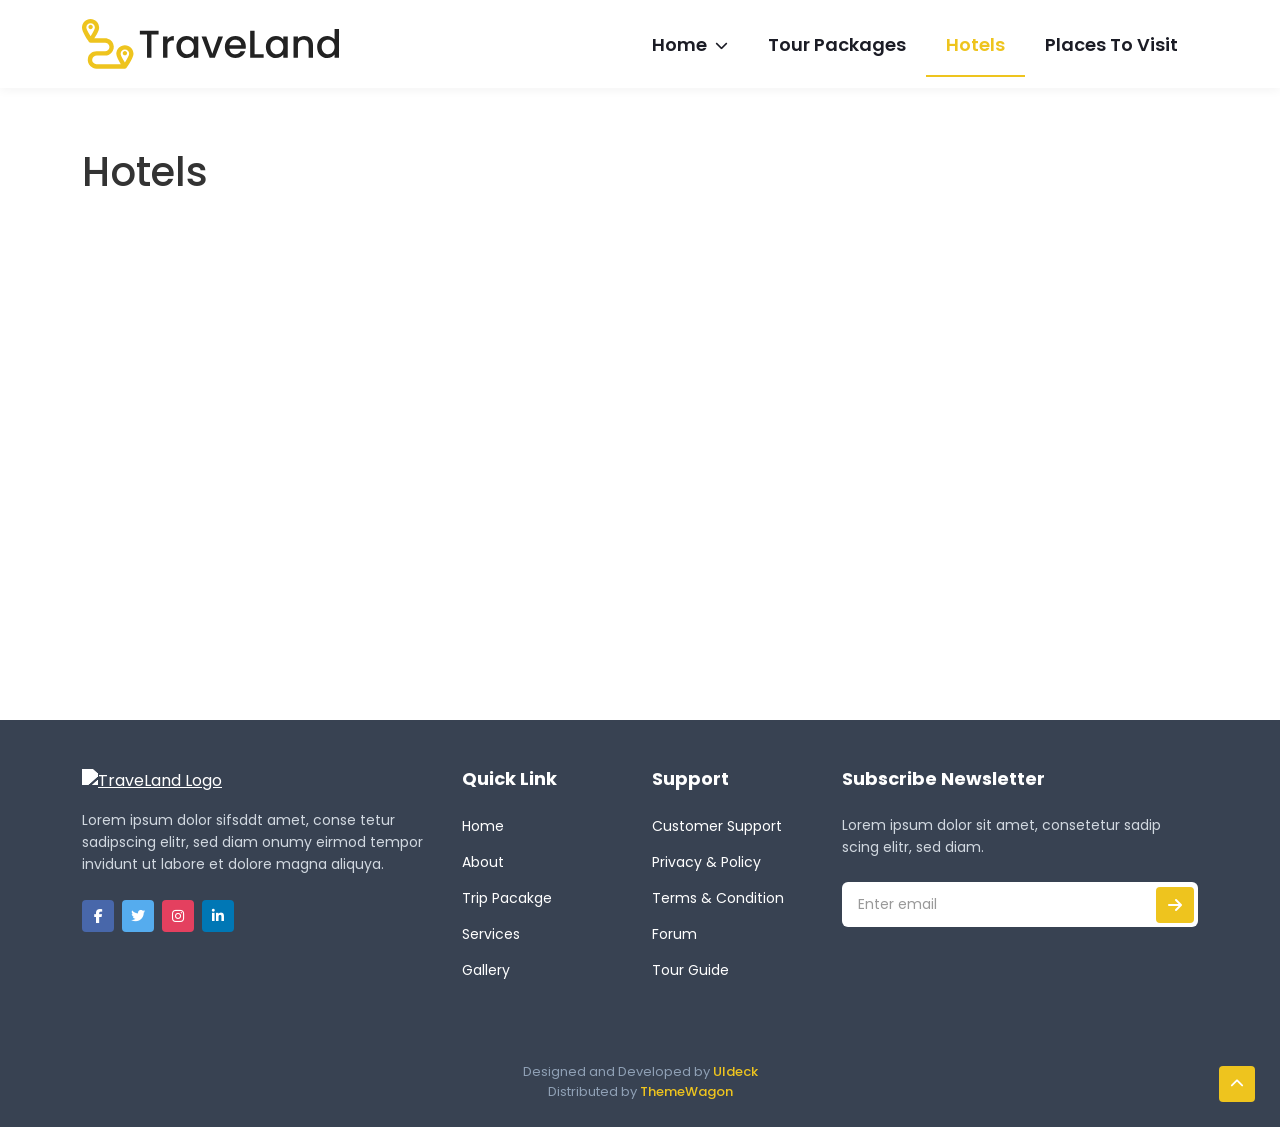
==== hotels.html @ 98e339cf "first commit" ====
<!doctype html>
<html lang="en">
  <head>
    <meta charset="UTF-8" />
    <meta name="viewport" content="width=device-width, initial-scale=1.0" />
    <title>Hotels - TraveLand</title>

    <!-- Bootstrap 5 CSS -->
    <link
      href="https://cdn.jsdelivr.net/npm/bootstrap@5.3.2/dist/css/bootstrap.min.css"
      rel="stylesheet"
    />

    <!-- Font Awesome Icons -->
    <link
      rel="stylesheet"
      href="https://cdnjs.cloudflare.com/ajax/libs/font-awesome/6.4.0/css/all.min.css"
    />

    <!-- Custom CSS -->
    <link rel="stylesheet" href="style.css" />
  </head>
  <body>
    <!-- ================= 1. Header / Navbar ================= -->
    <header>
      <nav class="navbar navbar-expand-lg fixed-top custom-navbar" aria-label="Main navigation">
        <div class="container">
          <!-- Logo -->
          <a class="navbar-brand" href="index.html#home">
            <img src="./Images/logo-2.svg" alt="TraveLand" />
          </a>

          <!-- Mobile Toggle Button -->
          <button
            class="navbar-toggler border-0 shadow-none"
            type="button"
            data-bs-toggle="collapse"
            data-bs-target="#navbarNav"
            aria-controls="navbarNav"
            aria-expanded="false"
            aria-label="Toggle navigation"
          >
            <span class="navbar-toggler-icon"></span>
          </button>

          <!-- Navigation Links -->
          <div class="collapse navbar-collapse" id="navbarNav">
            <ul class="navbar-nav ms-auto align-items-lg-center">
              <!-- Home Dropdown -->
              <li class="nav-item dropdown">
                <a
                  class="nav-link dropdown-toggle"
                  href="index.html#home"
                  id="homeDropdown"
                  role="button"
                  data-bs-toggle="dropdown"
                  aria-expanded="false"
                >
                  Home <i class="fa-solid fa-chevron-down ms-1 custom-arrow" aria-hidden="true"></i>
                </a>
                <ul
                  class="dropdown-menu custom-dropdown-menu"
                  aria-labelledby="homeDropdown"
                >
                  <li><a class="dropdown-item" href="index.html#about">About</a></li>
                  <li><a class="dropdown-item" href="index.html#services">Services</a></li>
                  <li><a class="dropdown-item" href="index.html#gallery">Gallery</a></li>
                  <li><a class="dropdown-item" href="index.html#blog">Blog</a></li>
                  <li><a class="dropdown-item" href="index.html#contact">Contact</a></li>
                </ul>
              </li>

              <!-- Main Links -->
              <li class="nav-item">
                <a class="nav-link" href="packages.html">Tour Packages</a>
              </li>
              <li class="nav-item">
                <a class="nav-link active" href="hotels.html" aria-current="page">Hotels</a>
              </li>
              <li class="nav-item">
                <a class="nav-link" href="places.html">Places To Visit</a>
              </li>
            </ul>
          </div>
        </div>
      </nav>
    </header>

    <!-- ================= Main Content Start ================= -->
    <main class="main-content">
      <div class="container">
        <h1 class="mt-5">Hotels</h1>
        <!-- Page content goes here -->
      </div>
    </main>
    <!-- ================= Main Content End ================= -->

    <!-- ================= 2. Footer ================= -->
    <footer class="custom-footer text-white pt-5 pb-4 position-relative">
      <div class="container">
        <div class="row g-4 mb-5">
          <!-- Column 1: Logo & Social -->
          <div class="col-lg-4 col-md-6">
            <a href="index.html#home" class="d-inline-block mb-3">
              <img
                src="https://themewagon.github.io/traveland/assets/images/logo.svg"
                alt="TraveLand Logo"
                height="42"
                class="filter-white"
              />
            </a>
            <p class="footer-desc mb-4">
              Lorem ipsum dolor sifsddt amet, conse tetur sadipscing elitr, sed
              diam onumy eirmod tempor invidunt ut labore et dolore magna
              aliquya.
            </p>
            <ul class="list-unstyled d-flex gap-2 mb-0">
              <li>
                <a href="#" class="social-btn facebook" aria-label="Facebook">
                  <i class="fab fa-facebook-f" aria-hidden="true"></i>
                </a>
              </li>
              <li>
                <a href="#" class="social-btn twitter" aria-label="Twitter">
                  <i class="fab fa-twitter" aria-hidden="true"></i>
                </a>
              </li>
              <li>
                <a href="#" class="social-btn instagram" aria-label="Instagram">
                  <i class="fab fa-instagram" aria-hidden="true"></i>
                </a>
              </li>
              <li>
                <a href="#" class="social-btn linkedin" aria-label="LinkedIn">
                  <i class="fab fa-linkedin-in" aria-hidden="true"></i>
                </a>
              </li>
            </ul>
          </div>

          <!-- Column 2: Quick Links -->
          <nav class="col-lg-2 col-md-3 col-6" aria-label="Quick links">
            <h2 class="fw-bold mb-4 footer-title">Quick Link</h2>
            <ul class="list-unstyled footer-links">
              <li><a href="index.html#home">Home</a></li>
              <li><a href="index.html#about">About</a></li>
              <li><a href="packages.html">Trip Pacakge</a></li>
              <li><a href="index.html#services">Services</a></li>
              <li><a href="index.html#gallery">Gallery</a></li>
            </ul>
          </nav>

          <!-- Column 3: Support -->
          <nav class="col-lg-2 col-md-3 col-6" aria-label="Support links">
            <h2 class="fw-bold mb-4 footer-title">Support</h2>
            <ul class="list-unstyled footer-links">
              <li><a href="#">Customer Support</a></li>
              <li><a href="#">Privacy & Policy</a></li>
              <li><a href="#">Terms & Condition</a></li>
              <li><a href="#">Forum</a></li>
              <li><a href="#">Tour Guide</a></li>
            </ul>
          </nav>

          <!-- Column 4: Newsletter -->
          <div class="col-lg-4 col-md-6">
            <h2 class="fw-bold mb-4 footer-title">Subscribe Newsletter</h2>
            <p class="footer-desc mb-4">
              Lorem ipsum dolor sit amet, consetetur sadip scing elitr, sed
              diam.
            </p>
            <form class="newsletter-box" action="#" novalidate>
              <label for="newsletterEmail" class="visually-hidden">Email address</label>
              <input
                id="newsletterEmail"
                type="email"
                class="form-control newsletter-input"
                placeholder="Enter email"
                required
              />
              <button class="btn newsletter-btn" type="submit" aria-label="Subscribe">
                <i class="fa-solid fa-arrow-right" aria-hidden="true"></i>
              </button>
            </form>
          </div>
        </div>

        <!-- Footer Copyright -->
        <div class="text-center footer-credits pt-3">
          <p class="mb-0">
            Designed and Developed by
            <a href="https://uideck.com" target="_blank" rel="noopener noreferrer" class="credit-link"
              >UIdeck</a
            >
          </p>
          <p class="mb-0">
            Distributed by
            <a href="https://themewagon.com" target="_blank" rel="noopener noreferrer" class="credit-link"
              >ThemeWagon</a
            >
          </p>
        </div>
      </div>

      <!-- Scroll To Top Button -->
      <a href="#" class="scroll-to-top" aria-label="Scroll to top">
        <i class="fa-solid fa-chevron-up" aria-hidden="true"></i>
      </a>
    </footer>

    <!-- Bootstrap 5 JS -->
    <script src="https://cdn.jsdelivr.net/npm/bootstrap@5.3.2/dist/js/bootstrap.bundle.min.js"></script>
  </body>
</html>
---- style.css ----
@import url("https://fonts.googleapis.com/css2?family=Poppins:wght@300;400;500;600;700&display=swap");

/* ================= Base ================= */
body {
  font-family: "Poppins", sans-serif;
  color: #333;
}

/* ================= Global Color Utilities ================= */
.text-yellow {
  color: #eec41e !important;
}

.btn-yellow {
  background-color: #eec41e;
  border: none;
  color: #ffffff;
  font-weight: 500;
  transition: background-color 0.3s ease;
}

.btn-yellow:hover {
  background-color: #d4ad16;
}

/* ================= Main Content ================= */
.main-content {
  min-height: 80vh;
  padding-top: 100px;
}

/* ================= 1. Header & Navbar ================= */
.custom-navbar {
  padding: 10px 0;
  background-color: rgba(255, 255, 255, 0.95);
  box-shadow: 0 2px 10px rgba(0, 0, 0, 0.05);
  transition: all 0.3s ease;
}

.custom-navbar .navbar-brand img {
  height: 58px !important;
  width: auto;
}

.custom-navbar .nav-link {
  position: relative;
  padding: 15px 20px !important;
  color: #1b1c25;
  font-weight: 600;
  font-size: 18px;
  transition: color 0.3s ease;
}

/* Hover underline animation */
.custom-navbar .nav-link::after {
  content: "";
  position: absolute;
  bottom: -4px;
  left: 0;
  width: 0%;
  height: 2px;
  background-color: #eec41e;
  transition: width 0.3s ease-in-out;
}

.custom-navbar .nav-link:hover::after {
  width: 100%;
}

/* Active underline */
.custom-navbar .nav-link.active::after {
  width: 100% !important;
  height: 1.5px !important;
}

.custom-navbar .nav-link:hover,
.custom-navbar .nav-link.active {
  color: #eec41e !important;
}

/* Dropdown arrow */
.custom-navbar .dropdown-toggle::after {
  display: none !important;
}

.custom-navbar .custom-arrow {
  font-size: 13px;
  vertical-align: middle;
  transition:
    transform 0.3s ease,
    color 0.3s ease;
}

.custom-navbar .dropdown:hover .custom-arrow,
.custom-navbar .show > .dropdown-toggle .custom-arrow {
  transform: rotate(180deg);
  color: #eec41e;
}

/* Dropdown menu */
.custom-dropdown-menu {
  margin-top: 10px !important;
  padding: 10px 0;
  border: none;
  border-radius: 12px;
  background-color: #ffffff;
  box-shadow: 0 10px 30px rgba(0, 0, 0, 0.1);
}

.custom-dropdown-menu .dropdown-item {
  padding: 10px 24px;
  color: #1b1c25;
  font-size: 16px;
  font-weight: 500;
  transition: all 0.2s ease-in-out;
}

.custom-dropdown-menu .dropdown-item:hover {
  padding-left: 28px;
  background-color: rgba(238, 196, 30, 0.12);
  color: #eec41e;
}

/* Desktop hover-open dropdown */
@media (min-width: 992px) {
  .custom-navbar .dropdown-menu {
    display: block;
    opacity: 0;
    visibility: hidden;
    transform: translateY(15px);
    transition: all 0.3s ease;
  }

  .custom-navbar .nav-item.dropdown:hover .dropdown-menu {
    margin-top: 0;
    opacity: 1;
    visibility: visible;
    transform: translateY(0);
  }
}

/* ================= 2. Footer ================= */
.custom-footer {
  background-color: #384252;
  color: #a3b1c6;
  font-family: "Poppins", sans-serif;
}

.footer-title {
  color: #ffffff;
  font-size: 18px;
  font-weight: 600;
}

.footer-desc {
  color: #d1d8e0;
  font-size: 14px;
  line-height: 1.6;
}

.filter-white {
  filter: brightness(0) invert(1);
}

/* Social buttons */
.social-btn {
  display: inline-flex;
  align-items: center;
  justify-content: center;
  width: 32px;
  height: 32px;
  border-radius: 4px;
  color: #ffffff;
  font-size: 14px;
  text-decoration: none;
  transition: opacity 0.3s ease;
}

.social-btn:hover {
  opacity: 0.85;
  color: #ffffff;
}

.social-btn.facebook {
  background-color: #4867aa;
}
.social-btn.twitter {
  background-color: #55acee;
}
.social-btn.instagram {
  background-color: #e4405f;
}
.social-btn.linkedin {
  background-color: #0077b5;
}

/* Footer links */
.footer-links li {
  margin-bottom: 12px;
}

.footer-links a {
  color: #ffffff;
  font-size: 14px;
  text-decoration: none;
  transition: color 0.3s ease;
}

.footer-links a:hover {
  color: #eec41e;
}

/* Newsletter */
.newsletter-box {
  position: relative;
  display: flex;
  align-items: center;
  padding: 4px;
  background-color: #ffffff;
  border-radius: 6px;
}

.newsletter-input {
  padding: 8px 12px;
  border: none;
  background: transparent;
  color: #333333;
  font-size: 14px;
  box-shadow: none !important;
}

.newsletter-input::placeholder {
  color: #999999;
}

.newsletter-btn {
  display: flex;
  align-items: center;
  justify-content: center;
  width: 38px;
  height: 36px;
  border: none;
  border-radius: 4px;
  background-color: #eec41e;
  color: #ffffff;
  transition: background-color 0.3s ease;
}

.newsletter-btn:hover {
  background-color: #d4ad16;
}

/* Footer credits */
.footer-credits {
  color: #8fa0b5;
  font-size: 13px;
  line-height: 1.6;
}

.footer-credits .credit-link {
  color: #eec41e;
  font-weight: 500;
  text-decoration: none;
}

.footer-credits .credit-link:hover {
  text-decoration: underline;
}

/* Scroll to top */
.scroll-to-top {
  position: absolute;
  right: 25px;
  bottom: 25px;
  display: flex;
  align-items: center;
  justify-content: center;
  width: 36px;
  height: 36px;
  border-radius: 4px;
  background-color: #eec41e;
  color: #ffffff;
  font-size: 14px;
  text-decoration: none;
  transition: background-color 0.3s ease;
}

.scroll-to-top:hover {
  background-color: #d4ad16;
}
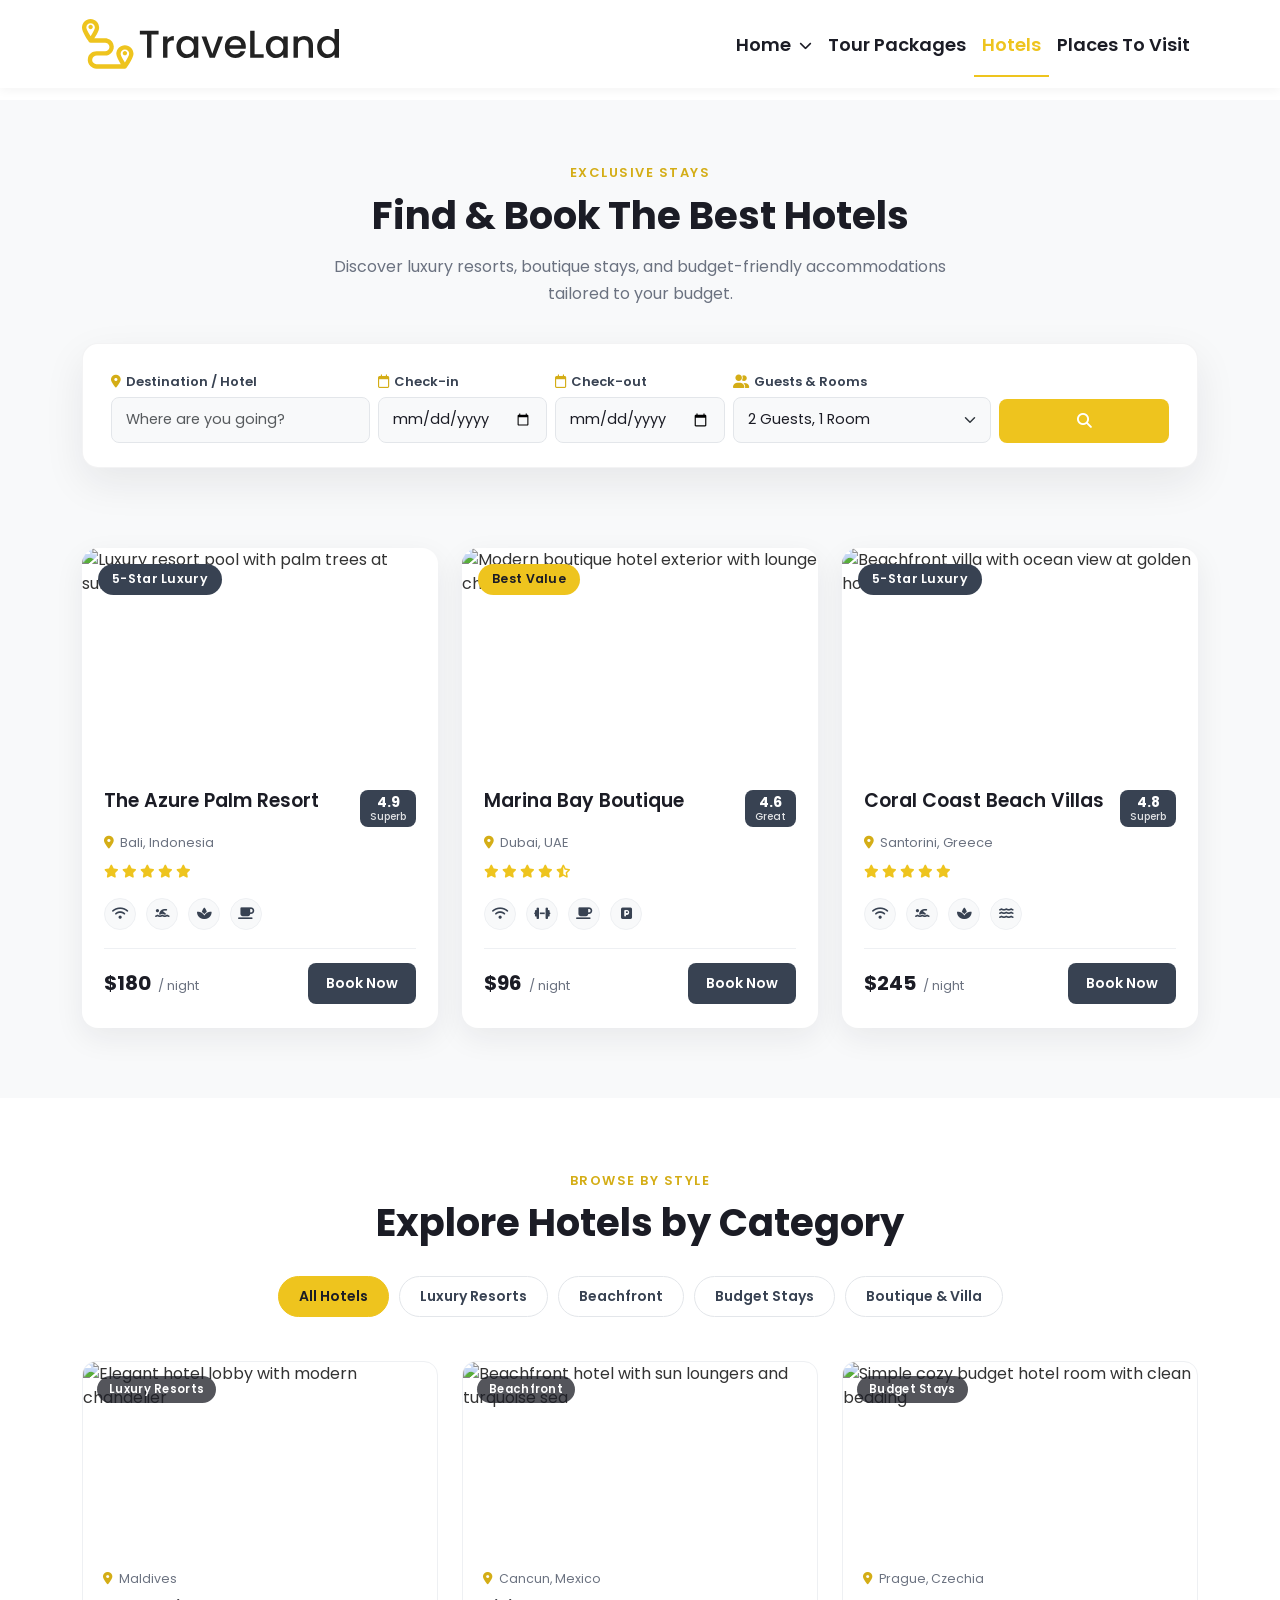
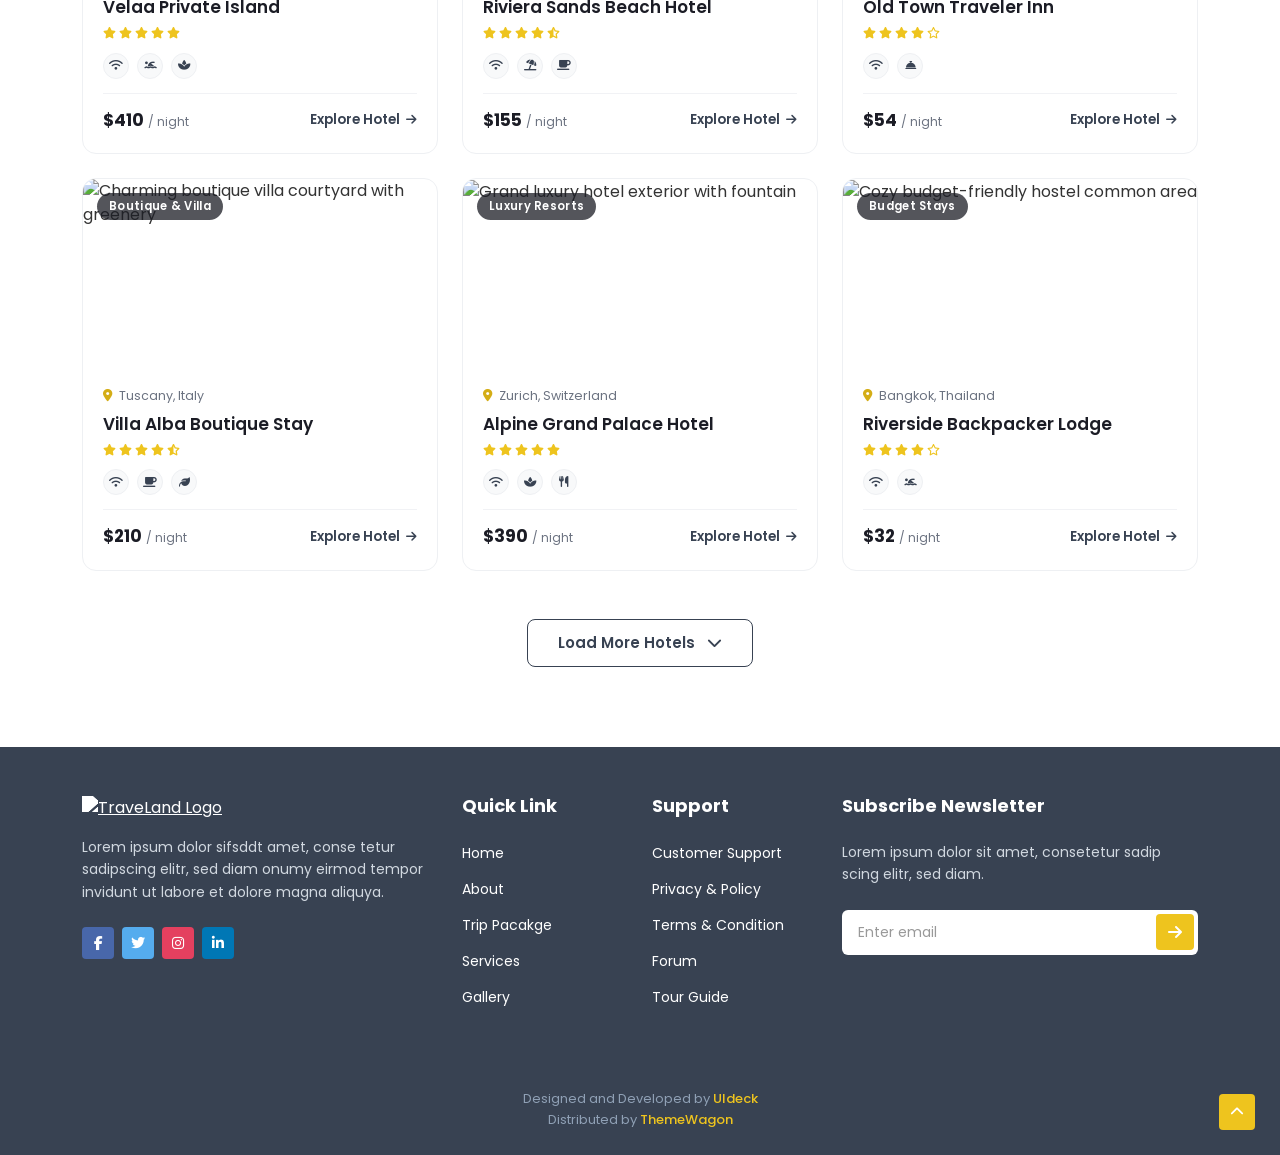
==== commit 01d7aded: "add three pages" ====
--- a/hotels.html
+++ b/hotels.html
@@ -23,7 +23,10 @@
   <body>
     <!-- ================= 1. Header / Navbar ================= -->
     <header>
-      <nav class="navbar navbar-expand-lg fixed-top custom-navbar" aria-label="Main navigation">
+      <nav
+        class="navbar navbar-expand-lg fixed-top custom-navbar"
+        aria-label="Main navigation"
+      >
         <div class="container">
           <!-- Logo -->
           <a class="navbar-brand" href="index.html#home">
@@ -56,17 +59,37 @@
                   data-bs-toggle="dropdown"
                   aria-expanded="false"
                 >
-                  Home <i class="fa-solid fa-chevron-down ms-1 custom-arrow" aria-hidden="true"></i>
+                  Home
+                  <i
+                    class="fa-solid fa-chevron-down ms-1 custom-arrow"
+                    aria-hidden="true"
+                  ></i>
                 </a>
                 <ul
                   class="dropdown-menu custom-dropdown-menu"
                   aria-labelledby="homeDropdown"
                 >
-                  <li><a class="dropdown-item" href="index.html#about">About</a></li>
-                  <li><a class="dropdown-item" href="index.html#services">Services</a></li>
-                  <li><a class="dropdown-item" href="index.html#gallery">Gallery</a></li>
-                  <li><a class="dropdown-item" href="index.html#blog">Blog</a></li>
-                  <li><a class="dropdown-item" href="index.html#contact">Contact</a></li>
+                  <li>
+                    <a class="dropdown-item" href="index.html#about">About</a>
+                  </li>
+                  <li>
+                    <a class="dropdown-item" href="index.html#services"
+                      >Services</a
+                    >
+                  </li>
+                  <li>
+                    <a class="dropdown-item" href="index.html#gallery"
+                      >Gallery</a
+                    >
+                  </li>
+                  <li>
+                    <a class="dropdown-item" href="index.html#blog">Blog</a>
+                  </li>
+                  <li>
+                    <a class="dropdown-item" href="index.html#contact"
+                      >Contact</a
+                    >
+                  </li>
                 </ul>
               </li>
 
@@ -75,7 +98,12 @@
                 <a class="nav-link" href="packages.html">Tour Packages</a>
               </li>
               <li class="nav-item">
-                <a class="nav-link active" href="hotels.html" aria-current="page">Hotels</a>
+                <a
+                  class="nav-link active"
+                  href="hotels.html"
+                  aria-current="page"
+                  >Hotels</a
+                >
               </li>
               <li class="nav-item">
                 <a class="nav-link" href="places.html">Places To Visit</a>
@@ -88,10 +116,649 @@
 
     <!-- ================= Main Content Start ================= -->
     <main class="main-content">
-      <div class="container">
-        <h1 class="mt-5">Hotels</h1>
-        <!-- Page content goes here -->
-      </div>
+      <!-- ================= 1. Hero / Search & Featured Hotels ================= -->
+      <section class="hotels-hero">
+        <div class="container">
+          <div class="text-center hero-heading-wrap">
+            <span class="section-eyebrow">Exclusive Stays</span>
+            <h1 class="section-title">Find &amp; Book The Best Hotels</h1>
+            <p class="section-subtitle">
+              Discover luxury resorts, boutique stays, and budget-friendly
+              accommodations tailored to your budget.
+            </p>
+          </div>
+
+          <!-- Search / Filter Bar -->
+          <form class="search-card" novalidate>
+            <div class="row g-3 g-lg-2 align-items-end">
+              <div class="col-lg-3 col-md-6">
+                <label class="search-label" for="hotelDestination">
+                  <i class="fa-solid fa-location-dot" aria-hidden="true"></i>
+                  Destination / Hotel
+                </label>
+                <input
+                  type="text"
+                  class="form-control search-input"
+                  id="hotelDestination"
+                  placeholder="Where are you going?"
+                />
+              </div>
+              <div class="col-lg-2 col-md-6">
+                <label class="search-label" for="checkInDate">
+                  <i class="fa-regular fa-calendar" aria-hidden="true"></i>
+                  Check-in
+                </label>
+                <input
+                  type="date"
+                  class="form-control search-input"
+                  id="checkInDate"
+                />
+              </div>
+              <div class="col-lg-2 col-md-6">
+                <label class="search-label" for="checkOutDate">
+                  <i class="fa-regular fa-calendar" aria-hidden="true"></i>
+                  Check-out
+                </label>
+                <input
+                  type="date"
+                  class="form-control search-input"
+                  id="checkOutDate"
+                />
+              </div>
+              <div class="col-lg-3 col-md-6">
+                <label class="search-label" for="guestsRooms">
+                  <i class="fa-solid fa-user-group" aria-hidden="true"></i>
+                  Guests &amp; Rooms
+                </label>
+                <select class="form-select search-input" id="guestsRooms">
+                  <option selected>2 Guests, 1 Room</option>
+                  <option>2 Guests, 2 Rooms</option>
+                  <option>4 Guests, 2 Rooms</option>
+                  <option>1 Guest, 1 Room</option>
+                </select>
+              </div>
+              <div class="col-lg-2 col-md-6">
+                <button class="btn btn-yellow search-btn w-100" type="submit">
+                  <i
+                    class="fa-solid fa-magnifying-glass"
+                    aria-hidden="true"
+                  ></i>
+                  <span class="d-lg-none ms-2">Search Hotels</span>
+                </button>
+              </div>
+            </div>
+          </form>
+
+          <!-- Featured Hotels Grid -->
+          <div class="row g-4 featured-grid">
+            <!-- Hotel Card 1 -->
+            <div class="col-lg-4 col-md-6">
+              <article class="hotel-card">
+                <div class="hotel-media">
+                  <img
+                    src="https://images.unsplash.com/photo-1571896349842-33c89424de2d?auto=format&fit=crop&w=800&q=80"
+                    alt="Luxury resort pool with palm trees at sunset"
+                    loading="lazy"
+                  />
+                  <span class="hotel-badge badge-luxury">5-Star Luxury</span>
+                </div>
+                <div class="hotel-body">
+                  <div class="hotel-top-row">
+                    <h3 class="hotel-title">The Azure Palm Resort</h3>
+                    <span class="hotel-score">
+                      <span class="score-num">4.9</span>
+                      <span class="score-label">Superb</span>
+                    </span>
+                  </div>
+                  <div class="hotel-location">
+                    <i class="fa-solid fa-location-dot" aria-hidden="true"></i>
+                    Bali, Indonesia
+                  </div>
+                  <div class="hotel-rating" aria-label="Rated 5 out of 5 stars">
+                    <i class="fa-solid fa-star" aria-hidden="true"></i>
+                    <i class="fa-solid fa-star" aria-hidden="true"></i>
+                    <i class="fa-solid fa-star" aria-hidden="true"></i>
+                    <i class="fa-solid fa-star" aria-hidden="true"></i>
+                    <i class="fa-solid fa-star" aria-hidden="true"></i>
+                  </div>
+
+                  <!-- Amenities strip -->
+                  <ul class="amenity-strip" aria-label="Hotel amenities">
+                    <li title="Free Wi-Fi">
+                      <i class="fa-solid fa-wifi" aria-hidden="true"></i>
+                    </li>
+                    <li title="Swimming Pool">
+                      <i
+                        class="fa-solid fa-person-swimming"
+                        aria-hidden="true"
+                      ></i>
+                    </li>
+                    <li title="Spa">
+                      <i class="fa-solid fa-spa" aria-hidden="true"></i>
+                    </li>
+                    <li title="Breakfast Included">
+                      <i class="fa-solid fa-mug-saucer" aria-hidden="true"></i>
+                    </li>
+                  </ul>
+
+                  <div class="hotel-footer">
+                    <div class="hotel-price">
+                      <span class="price-new">$180</span>
+                      <span class="price-unit">/ night</span>
+                    </div>
+                    <a href="#" class="btn btn-book">Book Now</a>
+                  </div>
+                </div>
+              </article>
+            </div>
+
+            <!-- Hotel Card 2 -->
+            <div class="col-lg-4 col-md-6">
+              <article class="hotel-card">
+                <div class="hotel-media">
+                  <img
+                    src="https://images.unsplash.com/photo-1568084680786-a84f91d1153c?auto=format&fit=crop&w=800&q=80"
+                    alt="Modern boutique hotel exterior with lounge chairs"
+                    loading="lazy"
+                  />
+                  <span class="hotel-badge badge-value">Best Value</span>
+                </div>
+                <div class="hotel-body">
+                  <div class="hotel-top-row">
+                    <h3 class="hotel-title">Marina Bay Boutique</h3>
+                    <span class="hotel-score">
+                      <span class="score-num">4.6</span>
+                      <span class="score-label">Great</span>
+                    </span>
+                  </div>
+                  <div class="hotel-location">
+                    <i class="fa-solid fa-location-dot" aria-hidden="true"></i>
+                    Dubai, UAE
+                  </div>
+                  <div
+                    class="hotel-rating"
+                    aria-label="Rated 4.5 out of 5 stars"
+                  >
+                    <i class="fa-solid fa-star" aria-hidden="true"></i>
+                    <i class="fa-solid fa-star" aria-hidden="true"></i>
+                    <i class="fa-solid fa-star" aria-hidden="true"></i>
+                    <i class="fa-solid fa-star" aria-hidden="true"></i>
+                    <i
+                      class="fa-solid fa-star-half-stroke"
+                      aria-hidden="true"
+                    ></i>
+                  </div>
+
+                  <ul class="amenity-strip" aria-label="Hotel amenities">
+                    <li title="Free Wi-Fi">
+                      <i class="fa-solid fa-wifi" aria-hidden="true"></i>
+                    </li>
+                    <li title="Gym">
+                      <i class="fa-solid fa-dumbbell" aria-hidden="true"></i>
+                    </li>
+                    <li title="Breakfast Included">
+                      <i class="fa-solid fa-mug-saucer" aria-hidden="true"></i>
+                    </li>
+                    <li title="Parking">
+                      <i
+                        class="fa-solid fa-square-parking"
+                        aria-hidden="true"
+                      ></i>
+                    </li>
+                  </ul>
+
+                  <div class="hotel-footer">
+                    <div class="hotel-price">
+                      <span class="price-new">$96</span>
+                      <span class="price-unit">/ night</span>
+                    </div>
+                    <a href="#" class="btn btn-book">Book Now</a>
+                  </div>
+                </div>
+              </article>
+            </div>
+
+            <!-- Hotel Card 3 -->
+            <div class="col-lg-4 col-md-6">
+              <article class="hotel-card">
+                <div class="hotel-media">
+                  <img
+                    src="https://images.unsplash.com/photo-1520250497591-112f2f40a3f4?auto=format&fit=crop&w=800&q=80"
+                    alt="Beachfront villa with ocean view at golden hour"
+                    loading="lazy"
+                  />
+                  <span class="hotel-badge badge-luxury">5-Star Luxury</span>
+                </div>
+                <div class="hotel-body">
+                  <div class="hotel-top-row">
+                    <h3 class="hotel-title">Coral Coast Beach Villas</h3>
+                    <span class="hotel-score">
+                      <span class="score-num">4.8</span>
+                      <span class="score-label">Superb</span>
+                    </span>
+                  </div>
+                  <div class="hotel-location">
+                    <i class="fa-solid fa-location-dot" aria-hidden="true"></i>
+                    Santorini, Greece
+                  </div>
+                  <div class="hotel-rating" aria-label="Rated 5 out of 5 stars">
+                    <i class="fa-solid fa-star" aria-hidden="true"></i>
+                    <i class="fa-solid fa-star" aria-hidden="true"></i>
+                    <i class="fa-solid fa-star" aria-hidden="true"></i>
+                    <i class="fa-solid fa-star" aria-hidden="true"></i>
+                    <i class="fa-solid fa-star" aria-hidden="true"></i>
+                  </div>
+
+                  <ul class="amenity-strip" aria-label="Hotel amenities">
+                    <li title="Free Wi-Fi">
+                      <i class="fa-solid fa-wifi" aria-hidden="true"></i>
+                    </li>
+                    <li title="Swimming Pool">
+                      <i
+                        class="fa-solid fa-person-swimming"
+                        aria-hidden="true"
+                      ></i>
+                    </li>
+                    <li title="Spa">
+                      <i class="fa-solid fa-spa" aria-hidden="true"></i>
+                    </li>
+                    <li title="Sea View">
+                      <i class="fa-solid fa-water" aria-hidden="true"></i>
+                    </li>
+                  </ul>
+
+                  <div class="hotel-footer">
+                    <div class="hotel-price">
+                      <span class="price-new">$245</span>
+                      <span class="price-unit">/ night</span>
+                    </div>
+                    <a href="#" class="btn btn-book">Book Now</a>
+                  </div>
+                </div>
+              </article>
+            </div>
+          </div>
+        </div>
+      </section>
+
+      <!-- ================= 2. Explore Hotels by Category ================= -->
+      <section class="category-section">
+        <div class="container">
+          <div class="text-center category-heading-wrap">
+            <span class="section-eyebrow">Browse By Style</span>
+            <h2 class="section-title">Explore Hotels by Category</h2>
+          </div>
+
+          <!-- Filter Pills -->
+          <div
+            class="filter-pills"
+            role="tablist"
+            aria-label="Filter hotels by category"
+          >
+            <button
+              class="pill active"
+              type="button"
+              role="tab"
+              aria-selected="true"
+            >
+              All Hotels
+            </button>
+            <button class="pill" type="button" role="tab" aria-selected="false">
+              Luxury Resorts
+            </button>
+            <button class="pill" type="button" role="tab" aria-selected="false">
+              Beachfront
+            </button>
+            <button class="pill" type="button" role="tab" aria-selected="false">
+              Budget Stays
+            </button>
+            <button class="pill" type="button" role="tab" aria-selected="false">
+              Boutique &amp; Villa
+            </button>
+          </div>
+
+          <!-- Hotel Grid -->
+          <div class="row g-4 category-grid">
+            <div class="col-lg-4 col-md-6 col-12">
+              <article class="category-card hotel-mini-card">
+                <div class="category-media">
+                  <img
+                    src="https://images.unsplash.com/photo-1582719508461-905c673771fd?auto=format&fit=crop&w=700&q=80"
+                    alt="Elegant hotel lobby with modern chandelier"
+                    loading="lazy"
+                  />
+                  <span class="category-tag">Luxury Resorts</span>
+                </div>
+                <div class="category-body">
+                  <div class="category-location">
+                    <i class="fa-solid fa-location-dot" aria-hidden="true"></i>
+                    Maldives
+                  </div>
+                  <h3 class="category-title">Velaa Private Island</h3>
+                  <div
+                    class="hotel-rating hotel-rating-sm"
+                    aria-label="Rated 5 out of 5 stars"
+                  >
+                    <i class="fa-solid fa-star" aria-hidden="true"></i>
+                    <i class="fa-solid fa-star" aria-hidden="true"></i>
+                    <i class="fa-solid fa-star" aria-hidden="true"></i>
+                    <i class="fa-solid fa-star" aria-hidden="true"></i>
+                    <i class="fa-solid fa-star" aria-hidden="true"></i>
+                  </div>
+                  <ul
+                    class="amenity-strip amenity-strip-sm"
+                    aria-label="Hotel amenities"
+                  >
+                    <li title="Free Wi-Fi">
+                      <i class="fa-solid fa-wifi" aria-hidden="true"></i>
+                    </li>
+                    <li title="Swimming Pool">
+                      <i
+                        class="fa-solid fa-person-swimming"
+                        aria-hidden="true"
+                      ></i>
+                    </li>
+                    <li title="Spa">
+                      <i class="fa-solid fa-spa" aria-hidden="true"></i>
+                    </li>
+                  </ul>
+                  <div class="category-footer">
+                    <span class="category-price"
+                      >$410 <small>/ night</small></span
+                    >
+                    <a href="#" class="explore-link">
+                      Explore Hotel
+                      <i class="fa-solid fa-arrow-right" aria-hidden="true"></i>
+                    </a>
+                  </div>
+                </div>
+              </article>
+            </div>
+
+            <div class="col-lg-4 col-md-6 col-12">
+              <article class="category-card hotel-mini-card">
+                <div class="category-media">
+                  <img
+                    src="https://images.unsplash.com/photo-1519449556851-5720b33024e7?auto=format&fit=crop&w=700&q=80"
+                    alt="Beachfront hotel with sun loungers and turquoise sea"
+                    loading="lazy"
+                  />
+                  <span class="category-tag">Beachfront</span>
+                </div>
+                <div class="category-body">
+                  <div class="category-location">
+                    <i class="fa-solid fa-location-dot" aria-hidden="true"></i>
+                    Cancun, Mexico
+                  </div>
+                  <h3 class="category-title">Riviera Sands Beach Hotel</h3>
+                  <div
+                    class="hotel-rating hotel-rating-sm"
+                    aria-label="Rated 4.5 out of 5 stars"
+                  >
+                    <i class="fa-solid fa-star" aria-hidden="true"></i>
+                    <i class="fa-solid fa-star" aria-hidden="true"></i>
+                    <i class="fa-solid fa-star" aria-hidden="true"></i>
+                    <i class="fa-solid fa-star" aria-hidden="true"></i>
+                    <i
+                      class="fa-solid fa-star-half-stroke"
+                      aria-hidden="true"
+                    ></i>
+                  </div>
+                  <ul
+                    class="amenity-strip amenity-strip-sm"
+                    aria-label="Hotel amenities"
+                  >
+                    <li title="Free Wi-Fi">
+                      <i class="fa-solid fa-wifi" aria-hidden="true"></i>
+                    </li>
+                    <li title="Beach Access">
+                      <i
+                        class="fa-solid fa-umbrella-beach"
+                        aria-hidden="true"
+                      ></i>
+                    </li>
+                    <li title="Breakfast Included">
+                      <i class="fa-solid fa-mug-saucer" aria-hidden="true"></i>
+                    </li>
+                  </ul>
+                  <div class="category-footer">
+                    <span class="category-price"
+                      >$155 <small>/ night</small></span
+                    >
+                    <a href="#" class="explore-link">
+                      Explore Hotel
+                      <i class="fa-solid fa-arrow-right" aria-hidden="true"></i>
+                    </a>
+                  </div>
+                </div>
+              </article>
+            </div>
+
+            <div class="col-lg-4 col-md-6 col-12">
+              <article class="category-card hotel-mini-card">
+                <div class="category-media">
+                  <img
+                    src="https://images.unsplash.com/photo-1590490360182-c33d57733427?auto=format&fit=crop&w=700&q=80"
+                    alt="Simple cozy budget hotel room with clean bedding"
+                    loading="lazy"
+                  />
+                  <span class="category-tag">Budget Stays</span>
+                </div>
+                <div class="category-body">
+                  <div class="category-location">
+                    <i class="fa-solid fa-location-dot" aria-hidden="true"></i>
+                    Prague, Czechia
+                  </div>
+                  <h3 class="category-title">Old Town Traveler Inn</h3>
+                  <div
+                    class="hotel-rating hotel-rating-sm"
+                    aria-label="Rated 4 out of 5 stars"
+                  >
+                    <i class="fa-solid fa-star" aria-hidden="true"></i>
+                    <i class="fa-solid fa-star" aria-hidden="true"></i>
+                    <i class="fa-solid fa-star" aria-hidden="true"></i>
+                    <i class="fa-solid fa-star" aria-hidden="true"></i>
+                    <i class="fa-regular fa-star" aria-hidden="true"></i>
+                  </div>
+                  <ul
+                    class="amenity-strip amenity-strip-sm"
+                    aria-label="Hotel amenities"
+                  >
+                    <li title="Free Wi-Fi">
+                      <i class="fa-solid fa-wifi" aria-hidden="true"></i>
+                    </li>
+                    <li title="24/7 Front Desk">
+                      <i
+                        class="fa-solid fa-bell-concierge"
+                        aria-hidden="true"
+                      ></i>
+                    </li>
+                  </ul>
+                  <div class="category-footer">
+                    <span class="category-price"
+                      >$54 <small>/ night</small></span
+                    >
+                    <a href="#" class="explore-link">
+                      Explore Hotel
+                      <i class="fa-solid fa-arrow-right" aria-hidden="true"></i>
+                    </a>
+                  </div>
+                </div>
+              </article>
+            </div>
+
+            <div class="col-lg-4 col-md-6 col-12">
+              <article class="category-card hotel-mini-card">
+                <div class="category-media">
+                  <img
+                    src="https://images.unsplash.com/photo-1611892440504-42a792e24d32?auto=format&fit=crop&w=700&q=80"
+                    alt="Charming boutique villa courtyard with greenery"
+                    loading="lazy"
+                  />
+                  <span class="category-tag">Boutique &amp; Villa</span>
+                </div>
+                <div class="category-body">
+                  <div class="category-location">
+                    <i class="fa-solid fa-location-dot" aria-hidden="true"></i>
+                    Tuscany, Italy
+                  </div>
+                  <h3 class="category-title">Villa Alba Boutique Stay</h3>
+                  <div
+                    class="hotel-rating hotel-rating-sm"
+                    aria-label="Rated 4.7 out of 5 stars"
+                  >
+                    <i class="fa-solid fa-star" aria-hidden="true"></i>
+                    <i class="fa-solid fa-star" aria-hidden="true"></i>
+                    <i class="fa-solid fa-star" aria-hidden="true"></i>
+                    <i class="fa-solid fa-star" aria-hidden="true"></i>
+                    <i
+                      class="fa-solid fa-star-half-stroke"
+                      aria-hidden="true"
+                    ></i>
+                  </div>
+                  <ul
+                    class="amenity-strip amenity-strip-sm"
+                    aria-label="Hotel amenities"
+                  >
+                    <li title="Free Wi-Fi">
+                      <i class="fa-solid fa-wifi" aria-hidden="true"></i>
+                    </li>
+                    <li title="Breakfast Included">
+                      <i class="fa-solid fa-mug-saucer" aria-hidden="true"></i>
+                    </li>
+                    <li title="Garden">
+                      <i class="fa-solid fa-leaf" aria-hidden="true"></i>
+                    </li>
+                  </ul>
+                  <div class="category-footer">
+                    <span class="category-price"
+                      >$210 <small>/ night</small></span
+                    >
+                    <a href="#" class="explore-link">
+                      Explore Hotel
+                      <i class="fa-solid fa-arrow-right" aria-hidden="true"></i>
+                    </a>
+                  </div>
+                </div>
+              </article>
+            </div>
+
+            <div class="col-lg-4 col-md-6 col-12">
+              <article class="category-card hotel-mini-card">
+                <div class="category-media">
+                  <img
+                    src="https://images.unsplash.com/photo-1551882547-ff40c63fe5fa?auto=format&fit=crop&w=700&q=80"
+                    alt="Grand luxury hotel exterior with fountain"
+                    loading="lazy"
+                  />
+                  <span class="category-tag">Luxury Resorts</span>
+                </div>
+                <div class="category-body">
+                  <div class="category-location">
+                    <i class="fa-solid fa-location-dot" aria-hidden="true"></i>
+                    Zurich, Switzerland
+                  </div>
+                  <h3 class="category-title">Alpine Grand Palace Hotel</h3>
+                  <div
+                    class="hotel-rating hotel-rating-sm"
+                    aria-label="Rated 4.9 out of 5 stars"
+                  >
+                    <i class="fa-solid fa-star" aria-hidden="true"></i>
+                    <i class="fa-solid fa-star" aria-hidden="true"></i>
+                    <i class="fa-solid fa-star" aria-hidden="true"></i>
+                    <i class="fa-solid fa-star" aria-hidden="true"></i>
+                    <i class="fa-solid fa-star" aria-hidden="true"></i>
+                  </div>
+                  <ul
+                    class="amenity-strip amenity-strip-sm"
+                    aria-label="Hotel amenities"
+                  >
+                    <li title="Free Wi-Fi">
+                      <i class="fa-solid fa-wifi" aria-hidden="true"></i>
+                    </li>
+                    <li title="Spa">
+                      <i class="fa-solid fa-spa" aria-hidden="true"></i>
+                    </li>
+                    <li title="Fine Dining">
+                      <i class="fa-solid fa-utensils" aria-hidden="true"></i>
+                    </li>
+                  </ul>
+                  <div class="category-footer">
+                    <span class="category-price"
+                      >$390 <small>/ night</small></span
+                    >
+                    <a href="#" class="explore-link">
+                      Explore Hotel
+                      <i class="fa-solid fa-arrow-right" aria-hidden="true"></i>
+                    </a>
+                  </div>
+                </div>
+              </article>
+            </div>
+
+            <div class="col-lg-4 col-md-6 col-12">
+              <article class="category-card hotel-mini-card">
+                <div class="category-media">
+                  <img
+                    src="https://images.unsplash.com/photo-1590073844006-33379778ae09?auto=format&fit=crop&w=700&q=80"
+                    alt="Cozy budget-friendly hostel common area"
+                    loading="lazy"
+                  />
+                  <span class="category-tag">Budget Stays</span>
+                </div>
+                <div class="category-body">
+                  <div class="category-location">
+                    <i class="fa-solid fa-location-dot" aria-hidden="true"></i>
+                    Bangkok, Thailand
+                  </div>
+                  <h3 class="category-title">Riverside Backpacker Lodge</h3>
+                  <div
+                    class="hotel-rating hotel-rating-sm"
+                    aria-label="Rated 4.2 out of 5 stars"
+                  >
+                    <i class="fa-solid fa-star" aria-hidden="true"></i>
+                    <i class="fa-solid fa-star" aria-hidden="true"></i>
+                    <i class="fa-solid fa-star" aria-hidden="true"></i>
+                    <i class="fa-solid fa-star" aria-hidden="true"></i>
+                    <i class="fa-regular fa-star" aria-hidden="true"></i>
+                  </div>
+                  <ul
+                    class="amenity-strip amenity-strip-sm"
+                    aria-label="Hotel amenities"
+                  >
+                    <li title="Free Wi-Fi">
+                      <i class="fa-solid fa-wifi" aria-hidden="true"></i>
+                    </li>
+                    <li title="Swimming Pool">
+                      <i
+                        class="fa-solid fa-person-swimming"
+                        aria-hidden="true"
+                      ></i>
+                    </li>
+                  </ul>
+                  <div class="category-footer">
+                    <span class="category-price"
+                      >$32 <small>/ night</small></span
+                    >
+                    <a href="#" class="explore-link">
+                      Explore Hotel
+                      <i class="fa-solid fa-arrow-right" aria-hidden="true"></i>
+                    </a>
+                  </div>
+                </div>
+              </article>
+            </div>
+          </div>
+
+          <!-- Load More CTA -->
+          <div class="text-center load-more-wrap">
+            <button class="btn btn-load-more" type="button">
+              Load More Hotels
+              <i class="fa-solid fa-chevron-down ms-2" aria-hidden="true"></i>
+            </button>
+          </div>
+        </div>
+      </section>
     </main>
     <!-- ================= Main Content End ================= -->
 
@@ -170,7 +837,9 @@
               diam.
             </p>
             <form class="newsletter-box" action="#" novalidate>
-              <label for="newsletterEmail" class="visually-hidden">Email address</label>
+              <label for="newsletterEmail" class="visually-hidden"
+                >Email address</label
+              >
               <input
                 id="newsletterEmail"
                 type="email"
@@ -178,7 +847,11 @@
                 placeholder="Enter email"
                 required
               />
-              <button class="btn newsletter-btn" type="submit" aria-label="Subscribe">
+              <button
+                class="btn newsletter-btn"
+                type="submit"
+                aria-label="Subscribe"
+              >
                 <i class="fa-solid fa-arrow-right" aria-hidden="true"></i>
               </button>
             </form>
@@ -189,13 +862,21 @@
         <div class="text-center footer-credits pt-3">
           <p class="mb-0">
             Designed and Developed by
-            <a href="https://uideck.com" target="_blank" rel="noopener noreferrer" class="credit-link"
+            <a
+              href="https://uideck.com"
+              target="_blank"
+              rel="noopener noreferrer"
+              class="credit-link"
               >UIdeck</a
             >
           </p>
           <p class="mb-0">
             Distributed by
-            <a href="https://themewagon.com" target="_blank" rel="noopener noreferrer" class="credit-link"
+            <a
+              href="https://themewagon.com"
+              target="_blank"
+              rel="noopener noreferrer"
+              class="credit-link"
               >ThemeWagon</a
             >
           </p>
--- a/style.css
+++ b/style.css
@@ -1,35 +1,83 @@
 @import url("https://fonts.googleapis.com/css2?family=Poppins:wght@300;400;500;600;700&display=swap");
 
-/* ================= Base ================= */
+/* =====================================================================
+   1. CSS VARIABLES (DESIGN TOKENS)
+   ===================================================================== */
+:root {
+  /* Brand / theme colors */
+  --tl-yellow: #eec41e;
+  --tl-yellow-dark: #d4ad16;
+  --tl-navy: #384252;
+  --tl-dark: #1b1c25;
+  --tl-bg-soft: #f8f9fa;
+  --tl-white: #ffffff;
+  --tl-muted: #6b7280;
+  --tl-text: #333333;
+
+  /* RGB triplets (for use inside rgba()) */
+  --tl-yellow-rgb: 238, 196, 30;
+  --tl-dark-rgb: 27, 28, 37;
+
+  /* Borders / dividers */
+  --tl-line: #eef0f3;
+  --tl-line-soft: #f1f2f5;
+  --tl-border-input: #e3e6ea;
+  --tl-dash: #d9dce2;
+
+  /* Footer-specific text tones */
+  --tl-footer-text: #a3b1c6;
+  --tl-footer-desc: #d1d8e0;
+  --tl-footer-credit: #8fa0b5;
+
+  /* Social brand colors */
+  --tl-facebook: #4867aa;
+  --tl-twitter: #55acee;
+  --tl-instagram: #e4405f;
+  --tl-linkedin: #0077b5;
+}
+
+/* =====================================================================
+   2. BASE
+   ===================================================================== */
 body {
   font-family: "Poppins", sans-serif;
-  color: #333;
-}
-
-/* ================= Global Color Utilities ================= */
-.text-yellow {
-  color: #eec41e !important;
-}
-
-.btn-yellow {
-  background-color: #eec41e;
-  border: none;
-  color: #ffffff;
-  font-weight: 500;
-  transition: background-color 0.3s ease;
-}
-
-.btn-yellow:hover {
-  background-color: #d4ad16;
-}
-
-/* ================= Main Content ================= */
+  color: var(--tl-text);
+}
+
 .main-content {
   min-height: 80vh;
   padding-top: 100px;
 }
 
-/* ================= 1. Header & Navbar ================= */
+/* ---------- Global color / button utilities ---------- */
+.text-yellow {
+  /* Utility override: intentionally kept !important so it always wins
+     over component-level text colors regardless of selector specificity. */
+  color: var(--tl-yellow) !important;
+}
+
+.btn-yellow,
+.newsletter-btn,
+.scroll-to-top {
+  background-color: var(--tl-yellow);
+  color: var(--tl-white);
+  transition: background-color 0.3s ease;
+}
+
+.btn-yellow:hover,
+.newsletter-btn:hover,
+.scroll-to-top:hover {
+  background-color: var(--tl-yellow-dark);
+}
+
+.btn-yellow {
+  border: none;
+  font-weight: 500;
+}
+
+/* =====================================================================
+   3. HEADER & NAVBAR
+   ===================================================================== */
 .custom-navbar {
   padding: 10px 0;
   background-color: rgba(255, 255, 255, 0.95);
@@ -38,14 +86,14 @@
 }
 
 .custom-navbar .navbar-brand img {
-  height: 58px !important;
+  height: 58px;
   width: auto;
 }
 
 .custom-navbar .nav-link {
   position: relative;
-  padding: 15px 20px !important;
-  color: #1b1c25;
+  padding: 15px 20px;
+  color: var(--tl-dark);
   font-weight: 600;
   font-size: 18px;
   transition: color 0.3s ease;
@@ -59,7 +107,7 @@
   left: 0;
   width: 0%;
   height: 2px;
-  background-color: #eec41e;
+  background-color: var(--tl-yellow);
   transition: width 0.3s ease-in-out;
 }
 
@@ -69,18 +117,18 @@
 
 /* Active underline */
 .custom-navbar .nav-link.active::after {
-  width: 100% !important;
-  height: 1.5px !important;
+  width: 100%;
+  height: 1.5px;
 }
 
 .custom-navbar .nav-link:hover,
 .custom-navbar .nav-link.active {
-  color: #eec41e !important;
+  color: var(--tl-yellow);
 }
 
 /* Dropdown arrow */
 .custom-navbar .dropdown-toggle::after {
-  display: none !important;
+  display: none;
 }
 
 .custom-navbar .custom-arrow {
@@ -94,22 +142,22 @@
 .custom-navbar .dropdown:hover .custom-arrow,
 .custom-navbar .show > .dropdown-toggle .custom-arrow {
   transform: rotate(180deg);
-  color: #eec41e;
+  color: var(--tl-yellow);
 }
 
 /* Dropdown menu */
 .custom-dropdown-menu {
-  margin-top: 10px !important;
+  margin-top: 10px;
   padding: 10px 0;
   border: none;
   border-radius: 12px;
-  background-color: #ffffff;
+  background-color: var(--tl-white);
   box-shadow: 0 10px 30px rgba(0, 0, 0, 0.1);
 }
 
 .custom-dropdown-menu .dropdown-item {
   padding: 10px 24px;
-  color: #1b1c25;
+  color: var(--tl-dark);
   font-size: 16px;
   font-weight: 500;
   transition: all 0.2s ease-in-out;
@@ -117,8 +165,8 @@
 
 .custom-dropdown-menu .dropdown-item:hover {
   padding-left: 28px;
-  background-color: rgba(238, 196, 30, 0.12);
-  color: #eec41e;
+  background-color: rgba(var(--tl-yellow-rgb), 0.12);
+  color: var(--tl-yellow);
 }
 
 /* Desktop hover-open dropdown */
@@ -139,21 +187,22 @@
   }
 }
 
-/* ================= 2. Footer ================= */
+/* =====================================================================
+   4. FOOTER
+   ===================================================================== */
 .custom-footer {
-  background-color: #384252;
-  color: #a3b1c6;
-  font-family: "Poppins", sans-serif;
+  background-color: var(--tl-navy);
+  color: var(--tl-footer-text);
 }
 
 .footer-title {
-  color: #ffffff;
+  color: var(--tl-white);
   font-size: 18px;
   font-weight: 600;
 }
 
 .footer-desc {
-  color: #d1d8e0;
+  color: var(--tl-footer-desc);
   font-size: 14px;
   line-height: 1.6;
 }
@@ -170,7 +219,7 @@
   width: 32px;
   height: 32px;
   border-radius: 4px;
-  color: #ffffff;
+  color: var(--tl-white);
   font-size: 14px;
   text-decoration: none;
   transition: opacity 0.3s ease;
@@ -178,20 +227,20 @@
 
 .social-btn:hover {
   opacity: 0.85;
-  color: #ffffff;
+  color: var(--tl-white);
 }
 
 .social-btn.facebook {
-  background-color: #4867aa;
+  background-color: var(--tl-facebook);
 }
 .social-btn.twitter {
-  background-color: #55acee;
+  background-color: var(--tl-twitter);
 }
 .social-btn.instagram {
-  background-color: #e4405f;
+  background-color: var(--tl-instagram);
 }
 .social-btn.linkedin {
-  background-color: #0077b5;
+  background-color: var(--tl-linkedin);
 }
 
 /* Footer links */
@@ -200,14 +249,14 @@
 }
 
 .footer-links a {
-  color: #ffffff;
+  color: var(--tl-white);
   font-size: 14px;
   text-decoration: none;
   transition: color 0.3s ease;
 }
 
 .footer-links a:hover {
-  color: #eec41e;
+  color: var(--tl-yellow);
 }
 
 /* Newsletter */
@@ -216,7 +265,7 @@
   display: flex;
   align-items: center;
   padding: 4px;
-  background-color: #ffffff;
+  background-color: var(--tl-white);
   border-radius: 6px;
 }
 
@@ -224,9 +273,14 @@
   padding: 8px 12px;
   border: none;
   background: transparent;
-  color: #333333;
+  color: var(--tl-text);
   font-size: 14px;
-  box-shadow: none !important;
+}
+
+/* Scoped + state-specific selector gives this enough specificity to beat
+   Bootstrap's .form-control:focus box-shadow without needing !important. */
+.newsletter-box .newsletter-input:focus {
+  box-shadow: none;
 }
 
 .newsletter-input::placeholder {
@@ -241,24 +295,17 @@
   height: 36px;
   border: none;
   border-radius: 4px;
-  background-color: #eec41e;
-  color: #ffffff;
-  transition: background-color 0.3s ease;
-}
-
-.newsletter-btn:hover {
-  background-color: #d4ad16;
 }
 
 /* Footer credits */
 .footer-credits {
-  color: #8fa0b5;
+  color: var(--tl-footer-credit);
   font-size: 13px;
   line-height: 1.6;
 }
 
 .footer-credits .credit-link {
-  color: #eec41e;
+  color: var(--tl-yellow);
   font-weight: 500;
   text-decoration: none;
 }
@@ -278,13 +325,847 @@
   width: 36px;
   height: 36px;
   border-radius: 4px;
-  background-color: #eec41e;
-  color: #ffffff;
   font-size: 14px;
   text-decoration: none;
+}
+
+/* =====================================================================
+   5. SHARED SECTION HEADING (used across Packages / Hotels / Places)
+   ===================================================================== */
+.section-eyebrow {
+  display: inline-block;
+  font-size: 13px;
+  font-weight: 600;
+  letter-spacing: 1.5px;
+  text-transform: uppercase;
+  color: var(--tl-yellow-dark);
+  margin-bottom: 10px;
+}
+
+.section-title {
+  font-size: 2.4rem;
+  font-weight: 700;
+  color: var(--tl-dark);
+  margin-bottom: 14px;
+}
+
+.section-subtitle {
+  max-width: 620px;
+  margin: 0 auto;
+  color: var(--tl-muted);
+  font-size: 16px;
+  line-height: 1.7;
+}
+
+/* =====================================================================
+   6. SHARED HERO / SEARCH SECTIONS
+   (Packages, Hotels, Places all use the identical hero treatment)
+   ===================================================================== */
+.packages-hero,
+.hotels-hero,
+.places-hero {
+  padding: 60px 0 70px;
+  background-color: var(--tl-bg-soft);
+}
+
+.hero-heading-wrap {
+  margin-bottom: 36px;
+}
+
+/* Search card (Packages page) */
+.search-card {
+  background-color: var(--tl-white);
+  border-radius: 16px;
+  padding: 28px 28px 24px;
+  box-shadow: 0 15px 40px rgba(var(--tl-dark-rgb), 0.08);
+  margin-bottom: 56px;
+  border: 1px solid rgba(var(--tl-dark-rgb), 0.05);
+}
+
+.search-label {
+  display: block;
+  font-size: 13px;
+  font-weight: 600;
+  color: var(--tl-navy);
+  margin-bottom: 6px;
+}
+
+.search-label i {
+  color: var(--tl-yellow-dark);
+  margin-right: 2px;
+}
+
+.search-input {
+  border: 1px solid var(--tl-border-input);
+  background-color: var(--tl-bg-soft);
+  border-radius: 8px;
+  padding: 11px 14px;
+  font-size: 14.5px;
+  color: var(--tl-dark);
+}
+
+.search-input:focus {
+  border-color: var(--tl-yellow);
+  box-shadow: 0 0 0 0.2rem rgba(var(--tl-yellow-rgb), 0.18);
+  background-color: var(--tl-white);
+}
+
+.search-btn {
+  padding: 11px 14px;
+  border-radius: 8px;
+  font-size: 15px;
+  letter-spacing: 0.2px;
+}
+
+.featured-grid {
+  margin-top: 8px;
+}
+
+/* =====================================================================
+   7. SHARED "ELEVATED" CARD PATTERN
+   (.package-card / .hotel-card / .destination-card)
+   ===================================================================== */
+.package-card,
+.hotel-card,
+.destination-card {
+  background-color: var(--tl-white);
+  border-radius: 16px;
+  overflow: hidden;
+  height: 100%;
+  display: flex;
+  flex-direction: column;
+  box-shadow: 0 10px 30px rgba(var(--tl-dark-rgb), 0.07);
+  transition:
+    transform 0.3s ease,
+    box-shadow 0.3s ease;
+}
+
+.package-card:hover,
+.hotel-card:hover,
+.destination-card:hover {
+  transform: translateY(-6px);
+  box-shadow: 0 20px 40px rgba(var(--tl-dark-rgb), 0.14);
+}
+
+/* Media */
+.package-media,
+.hotel-media,
+.destination-media {
+  position: relative;
+  overflow: hidden;
+}
+
+.package-media,
+.hotel-media {
+  height: 220px;
+}
+
+.destination-media {
+  height: 230px;
+}
+
+.package-media img,
+.hotel-media img,
+.destination-media img {
+  width: 100%;
+  height: 100%;
+  object-fit: cover;
+  transition: transform 0.5s ease;
+}
+
+.package-card:hover .package-media img,
+.hotel-card:hover .hotel-media img,
+.destination-card:hover .destination-media img {
+  transform: scale(1.08);
+}
+
+/* Badges */
+.package-badge,
+.hotel-badge,
+.destination-badge {
+  position: absolute;
+  top: 16px;
+  left: 16px;
+  padding: 6px 14px;
+  border-radius: 30px;
+  font-size: 12.5px;
+  font-weight: 600;
+  letter-spacing: 0.3px;
+  color: var(--tl-white);
+}
+
+.badge-featured,
+.badge-luxury,
+.badge-trending {
+  background-color: var(--tl-navy);
+}
+
+.badge-offer,
+.badge-value,
+.badge-top-pick {
+  background-color: var(--tl-yellow);
+  color: var(--tl-dark);
+}
+
+/* Footers */
+.package-footer,
+.hotel-footer,
+.destination-footer {
+  margin-top: auto;
+  display: flex;
+  align-items: center;
+  justify-content: space-between;
+  gap: 10px;
+  padding-top: 14px;
+  border-top: 1px solid var(--tl-line);
+}
+
+/* Price typography shared across all price blocks */
+.price-new {
+  font-size: 20px;
+  font-weight: 700;
+  color: var(--tl-dark);
+}
+
+.price-unit {
+  font-size: 13px;
+  color: var(--tl-muted);
+  margin-left: 3px;
+}
+
+.price-old {
+  font-size: 13px;
+  color: var(--tl-muted);
+  text-decoration: line-through;
+}
+
+/* Shared CTA button used inside every card family */
+.btn-book {
+  background-color: var(--tl-navy);
+  color: var(--tl-white);
+  border: none;
+  border-radius: 8px;
+  padding: 10px 18px;
+  font-size: 14px;
+  font-weight: 600;
+  white-space: nowrap;
   transition: background-color 0.3s ease;
 }
 
-.scroll-to-top:hover {
-  background-color: #d4ad16;
-}
+.btn-book:hover {
+  background-color: var(--tl-yellow);
+  color: var(--tl-dark);
+}
+
+/* =====================================================================
+   8. PACKAGE CARD SPECIFICS
+   ===================================================================== */
+.package-body {
+  padding: 20px 22px 22px;
+  display: flex;
+  flex-direction: column;
+  flex-grow: 1;
+}
+
+.package-title {
+  font-size: 19px;
+  font-weight: 600;
+  color: var(--tl-dark);
+  margin-bottom: 12px;
+}
+
+.package-meta {
+  display: flex;
+  align-items: center;
+  justify-content: space-between;
+  flex-wrap: wrap;
+  gap: 8px;
+  margin-bottom: 18px;
+}
+
+.package-rating {
+  font-size: 12.5px;
+  color: var(--tl-yellow);
+}
+
+.package-rating .rating-num {
+  color: var(--tl-muted);
+  font-weight: 600;
+  margin-left: 4px;
+}
+
+.package-duration {
+  font-size: 13px;
+  color: var(--tl-muted);
+}
+
+.package-duration i {
+  color: var(--tl-navy);
+  margin-right: 3px;
+}
+
+.package-price {
+  display: flex;
+  flex-direction: column;
+  line-height: 1.3;
+}
+
+/* Boarding-pass style ticket divider — this section's signature detail */
+.ticket-divider {
+  position: relative;
+  height: 20px;
+  background-color: var(--tl-white);
+  display: flex;
+  align-items: center;
+  justify-content: center;
+}
+
+.ticket-divider .notch {
+  position: absolute;
+  top: 50%;
+  width: 20px;
+  height: 20px;
+  border-radius: 50%;
+  background-color: var(--tl-bg-soft);
+  transform: translateY(-50%);
+}
+
+.ticket-divider .notch-left {
+  left: -10px;
+}
+
+.ticket-divider .notch-right {
+  right: -10px;
+}
+
+.ticket-divider .dash-line {
+  position: absolute;
+  left: 26px;
+  right: 26px;
+  top: 50%;
+  border-top: 1.5px dashed var(--tl-dash);
+  transform: translateY(-50%);
+}
+
+.ticket-divider i.fa-plane {
+  position: relative;
+  z-index: 1;
+  font-size: 11px;
+  color: var(--tl-yellow-dark);
+  background-color: var(--tl-white);
+  padding: 0 8px;
+  transform: rotate(90deg);
+}
+
+/* =====================================================================
+   9. SHARED "BORDERED" CARD PATTERN
+   (.category-card, extended by .hotel-mini-card / .landmark-card)
+   ===================================================================== */
+.category-section {
+  padding: 70px 0 80px;
+  background-color: var(--tl-white);
+}
+
+.category-heading-wrap {
+  margin-bottom: 30px;
+}
+
+/* Filter pills */
+.filter-pills {
+  display: flex;
+  flex-wrap: wrap;
+  justify-content: center;
+  gap: 10px;
+  margin-bottom: 44px;
+}
+
+.pill {
+  border: 1.5px solid var(--tl-border-input);
+  background-color: var(--tl-white);
+  color: var(--tl-navy);
+  font-size: 14px;
+  font-weight: 600;
+  padding: 9px 20px;
+  border-radius: 30px;
+  transition:
+    background-color 0.25s ease,
+    color 0.25s ease,
+    border-color 0.25s ease;
+}
+
+.pill:hover {
+  border-color: var(--tl-yellow);
+  color: var(--tl-yellow-dark);
+}
+
+.pill.active {
+  background-color: var(--tl-yellow);
+  border-color: var(--tl-yellow);
+  color: var(--tl-dark);
+}
+
+/* Category cards */
+.category-card {
+  background-color: var(--tl-white);
+  border: 1px solid var(--tl-line);
+  border-radius: 14px;
+  overflow: hidden;
+  height: 100%;
+  display: flex;
+  flex-direction: column;
+  transition:
+    transform 0.3s ease,
+    box-shadow 0.3s ease;
+}
+
+.category-card:hover {
+  transform: translateY(-5px);
+  box-shadow: 0 16px 32px rgba(var(--tl-dark-rgb), 0.1);
+}
+
+.category-media {
+  position: relative;
+  height: 190px;
+  overflow: hidden;
+}
+
+.category-media img {
+  width: 100%;
+  height: 100%;
+  object-fit: cover;
+  transition: transform 0.5s ease;
+}
+
+.category-card:hover .category-media img {
+  transform: scale(1.06);
+}
+
+.category-tag {
+  position: absolute;
+  top: 14px;
+  left: 14px;
+  background-color: rgba(var(--tl-dark-rgb), 0.75);
+  color: var(--tl-white);
+  font-size: 11.5px;
+  font-weight: 600;
+  letter-spacing: 0.3px;
+  padding: 5px 12px;
+  border-radius: 20px;
+}
+
+.category-body {
+  padding: 18px 20px 20px;
+  display: flex;
+  flex-direction: column;
+  flex-grow: 1;
+}
+
+.category-location {
+  font-size: 12.5px;
+  color: var(--tl-muted);
+  margin-bottom: 8px;
+}
+
+.category-location i {
+  color: var(--tl-yellow-dark);
+  margin-right: 4px;
+}
+
+.category-title {
+  font-size: 17px;
+  font-weight: 600;
+  color: var(--tl-dark);
+  margin-bottom: 16px;
+}
+
+.category-footer {
+  margin-top: auto;
+  display: flex;
+  align-items: center;
+  justify-content: space-between;
+  gap: 10px;
+  padding-top: 14px;
+  border-top: 1px solid var(--tl-line-soft);
+}
+
+.category-price {
+  font-size: 17px;
+  font-weight: 700;
+  color: var(--tl-dark);
+}
+
+.category-price small {
+  font-size: 12px;
+  font-weight: 400;
+  color: var(--tl-muted);
+}
+
+.explore-link {
+  font-size: 13.5px;
+  font-weight: 600;
+  color: var(--tl-navy);
+  text-decoration: none;
+  display: inline-flex;
+  align-items: center;
+  gap: 6px;
+  transition:
+    color 0.25s ease,
+    gap 0.25s ease;
+}
+
+.explore-link i {
+  font-size: 12px;
+  transition: transform 0.25s ease;
+}
+
+.explore-link:hover {
+  color: var(--tl-yellow-dark);
+}
+
+.explore-link:hover i {
+  transform: translateX(3px);
+}
+
+/* Hotel / Landmark grid tweaks that extend .category-card */
+.hotel-mini-card .category-title {
+  margin-bottom: 8px;
+}
+
+.landmark-card .category-title {
+  margin-bottom: 6px;
+}
+
+.landmark-card .category-location {
+  margin-bottom: 14px;
+}
+
+.info-strip {
+  list-style: none;
+  display: flex;
+  flex-wrap: wrap;
+  align-items: center;
+  gap: 14px;
+  padding: 0;
+  margin: 0 0 16px;
+  font-size: 12.5px;
+  color: var(--tl-muted);
+  font-weight: 500;
+}
+
+.info-strip li {
+  display: flex;
+  align-items: center;
+  gap: 6px;
+}
+
+.info-strip i {
+  color: var(--tl-yellow-dark);
+  font-size: 12px;
+}
+
+/* Load more CTA */
+.load-more-wrap {
+  margin-top: 48px;
+}
+
+.btn-load-more {
+  background-color: var(--tl-white);
+  border: 1.5px solid var(--tl-navy);
+  color: var(--tl-navy);
+  font-weight: 600;
+  font-size: 15px;
+  padding: 12px 30px;
+  border-radius: 8px;
+  transition: all 0.3s ease;
+}
+
+.btn-load-more:hover {
+  background-color: var(--tl-navy);
+  color: var(--tl-white);
+}
+
+/* =====================================================================
+   10. HOTEL CARD SPECIFICS
+   ===================================================================== */
+.hotel-body {
+  padding: 22px 22px 24px;
+  display: flex;
+  flex-direction: column;
+  flex-grow: 1;
+}
+
+.hotel-top-row {
+  display: flex;
+  align-items: flex-start;
+  justify-content: space-between;
+  gap: 10px;
+  margin-bottom: 6px;
+}
+
+.hotel-title {
+  font-size: 19px;
+  font-weight: 600;
+  color: var(--tl-dark);
+  margin-bottom: 0;
+}
+
+/* Score chip — e.g. "4.9 Superb" */
+.hotel-score {
+  display: flex;
+  flex-direction: column;
+  align-items: center;
+  line-height: 1.1;
+  background-color: var(--tl-navy);
+  color: var(--tl-white);
+  border-radius: 8px;
+  padding: 5px 10px;
+  flex-shrink: 0;
+}
+
+.hotel-score .score-num {
+  font-size: 14px;
+  font-weight: 700;
+}
+
+.hotel-score .score-label {
+  font-size: 10px;
+  font-weight: 500;
+  opacity: 0.85;
+}
+
+.hotel-location {
+  font-size: 13px;
+  color: var(--tl-muted);
+  margin-bottom: 10px;
+}
+
+.hotel-location i {
+  color: var(--tl-yellow-dark);
+  margin-right: 3px;
+}
+
+.hotel-rating {
+  font-size: 13px;
+  color: var(--tl-yellow);
+  margin-bottom: 16px;
+}
+
+.hotel-rating-sm {
+  font-size: 11.5px;
+  margin-bottom: 10px;
+}
+
+/* Amenities strip — a quiet row of circular icon chips */
+.amenity-strip {
+  list-style: none;
+  display: flex;
+  align-items: center;
+  gap: 10px;
+  padding: 0;
+  margin: 0 0 18px;
+}
+
+.amenity-strip li {
+  width: 32px;
+  height: 32px;
+  border-radius: 50%;
+  background-color: var(--tl-bg-soft);
+  color: var(--tl-navy);
+  display: flex;
+  align-items: center;
+  justify-content: center;
+  font-size: 13px;
+  border: 1px solid var(--tl-line);
+  transition:
+    background-color 0.25s ease,
+    color 0.25s ease;
+}
+
+.hotel-card:hover .amenity-strip li {
+  background-color: rgba(var(--tl-yellow-rgb), 0.14);
+  color: var(--tl-yellow-dark);
+}
+
+.amenity-strip-sm {
+  gap: 8px;
+  margin-bottom: 14px;
+}
+
+.amenity-strip-sm li {
+  width: 26px;
+  height: 26px;
+  font-size: 11px;
+}
+
+.hotel-price {
+  line-height: 1.3;
+}
+
+/* =====================================================================
+   11. DESTINATION CARD SPECIFICS
+   ===================================================================== */
+.destination-body {
+  padding: 20px 22px 22px;
+  display: flex;
+  flex-direction: column;
+  flex-grow: 1;
+}
+
+.destination-title {
+  font-size: 19px;
+  font-weight: 600;
+  color: var(--tl-dark);
+  margin-bottom: 10px;
+}
+
+.destination-title i {
+  color: var(--tl-yellow-dark);
+  font-size: 16px;
+  margin-right: 3px;
+}
+
+.destination-meta {
+  margin-bottom: 14px;
+}
+
+.destination-rating {
+  font-size: 13.5px;
+  color: var(--tl-yellow);
+  font-weight: 600;
+}
+
+.destination-rating .rating-num {
+  color: var(--tl-dark);
+  margin: 0 4px;
+}
+
+.destination-rating .review-count {
+  color: var(--tl-muted);
+  font-weight: 400;
+}
+
+.duration-chip {
+  display: inline-flex;
+  align-items: center;
+  gap: 6px;
+  align-self: flex-start;
+  background-color: var(--tl-bg-soft);
+  color: var(--tl-navy);
+  font-size: 12.5px;
+  font-weight: 500;
+  padding: 6px 12px;
+  border-radius: 20px;
+  margin-bottom: 18px;
+}
+
+.destination-price {
+  line-height: 1.25;
+}
+
+.destination-price .price-label {
+  display: block;
+  font-size: 11.5px;
+  color: var(--tl-muted);
+}
+
+/* Attraction counter "stamp" — a passport-stamp badge, dashed and
+   slightly rotated, as if hand-stamped onto the photo */
+.attraction-stamp {
+  position: absolute;
+  bottom: 14px;
+  right: 14px;
+  width: 74px;
+  height: 74px;
+  border-radius: 50%;
+  border: 2px dashed rgba(255, 255, 255, 0.85);
+  background-color: rgba(var(--tl-dark-rgb), 0.55);
+  backdrop-filter: blur(2px);
+  color: var(--tl-white);
+  display: flex;
+  flex-direction: column;
+  align-items: center;
+  justify-content: center;
+  line-height: 1.1;
+  transform: rotate(-10deg);
+  transition: transform 0.3s ease;
+}
+
+.destination-card:hover .attraction-stamp {
+  transform: rotate(-10deg) scale(1.06);
+}
+
+.attraction-stamp .stamp-num {
+  font-size: 17px;
+  font-weight: 700;
+}
+
+.attraction-stamp .stamp-label {
+  font-size: 9.5px;
+  font-weight: 600;
+  letter-spacing: 0.4px;
+  text-transform: uppercase;
+}
+
+/* =====================================================================
+   12. RESPONSIVE ADJUSTMENTS
+   (Consolidated by breakpoint across Packages / Hotels / Places)
+   ===================================================================== */
+@media (max-width: 991.98px) {
+  .section-title {
+    font-size: 2rem;
+  }
+
+  .search-card {
+    padding: 22px 18px 18px;
+  }
+}
+
+@media (max-width: 767.98px) {
+  /* Hero spacing */
+  .packages-hero,
+  .hotels-hero,
+  .places-hero {
+    padding: 44px 0 50px;
+  }
+
+  .category-section {
+    padding: 50px 0 60px;
+  }
+
+  .section-title {
+    font-size: 1.7rem;
+  }
+
+  .search-card {
+    margin-bottom: 40px;
+  }
+
+  /* Card footers stack on small screens across all card families */
+  .package-footer,
+  .hotel-footer,
+  .destination-footer {
+    flex-direction: column;
+    align-items: flex-start;
+    gap: 12px;
+  }
+
+  .package-footer .btn-book,
+  .hotel-footer .btn-book,
+  .destination-footer .btn-book {
+    width: 100%;
+    text-align: center;
+  }
+
+  .hotel-top-row {
+    flex-wrap: wrap;
+  }
+
+  .attraction-stamp {
+    width: 64px;
+    height: 64px;
+  }
+
+  .attraction-stamp .stamp-num {
+    font-size: 15px;
+  }
+}
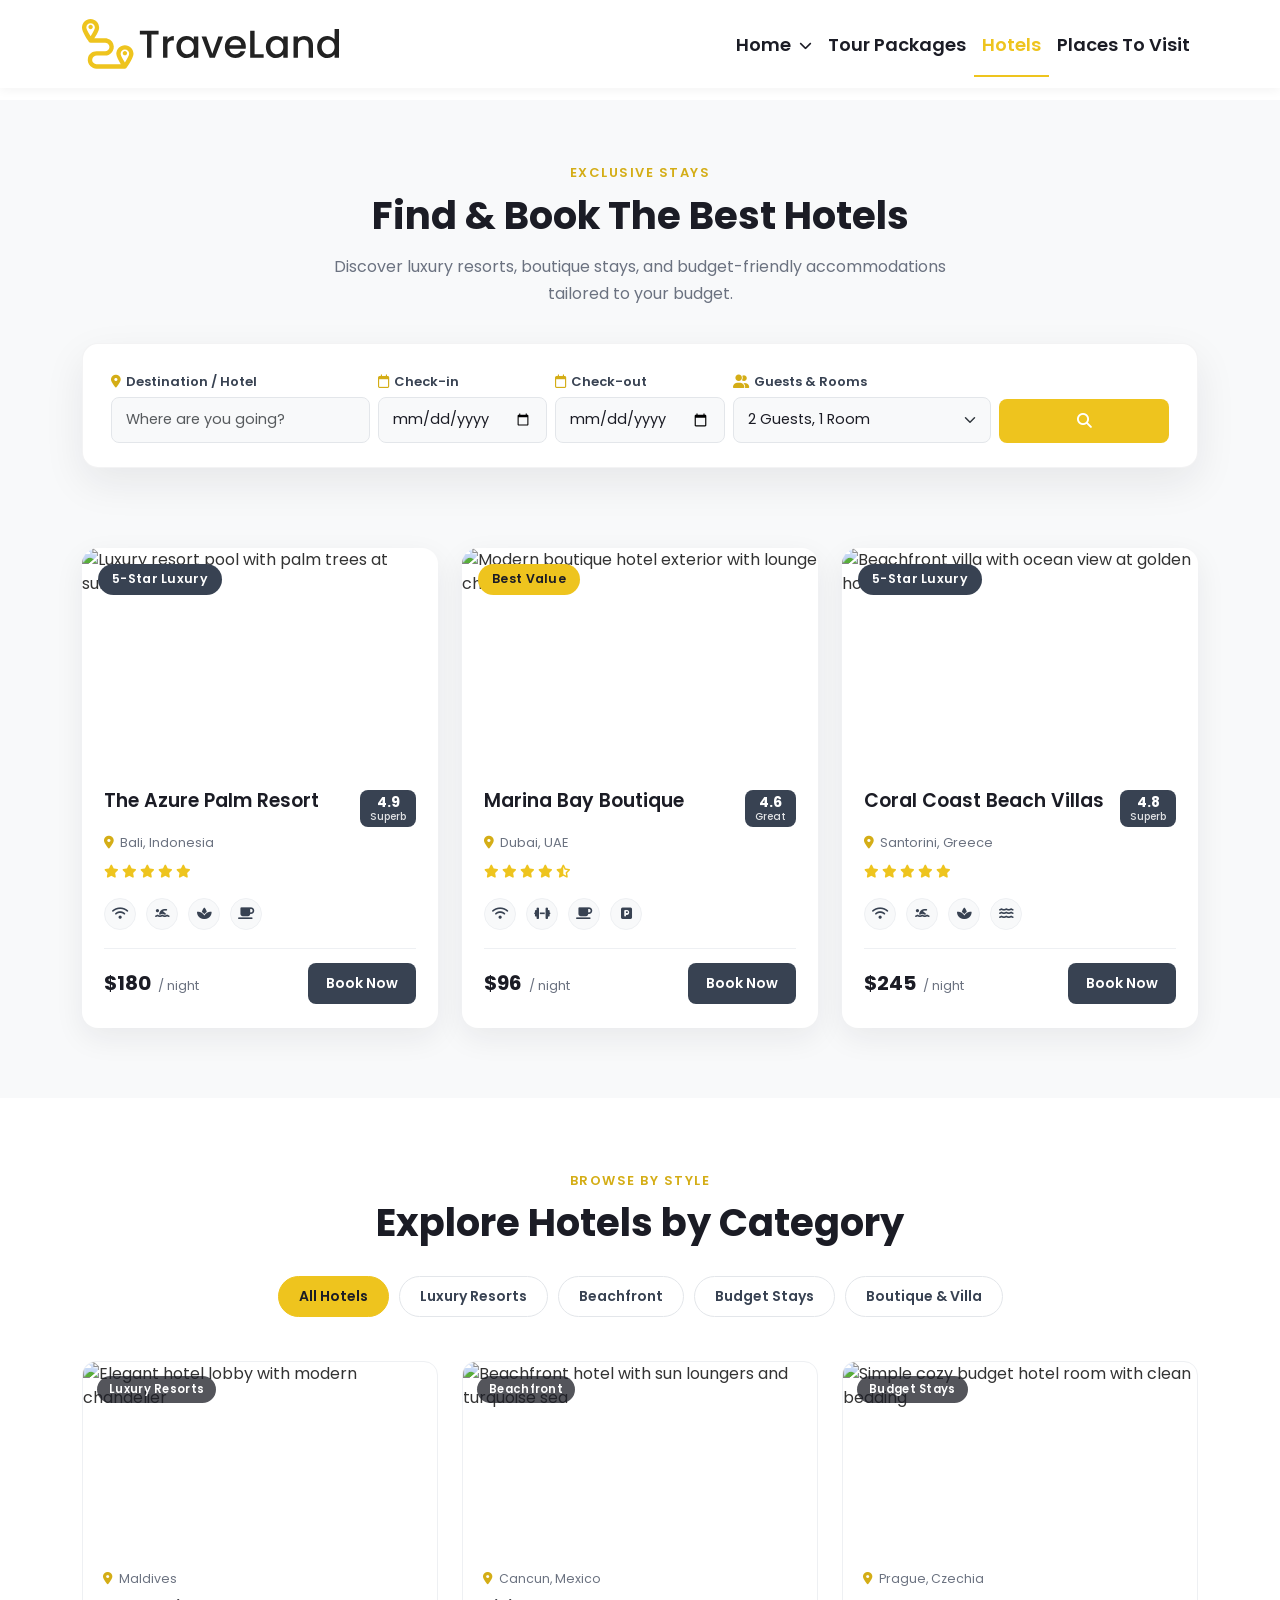
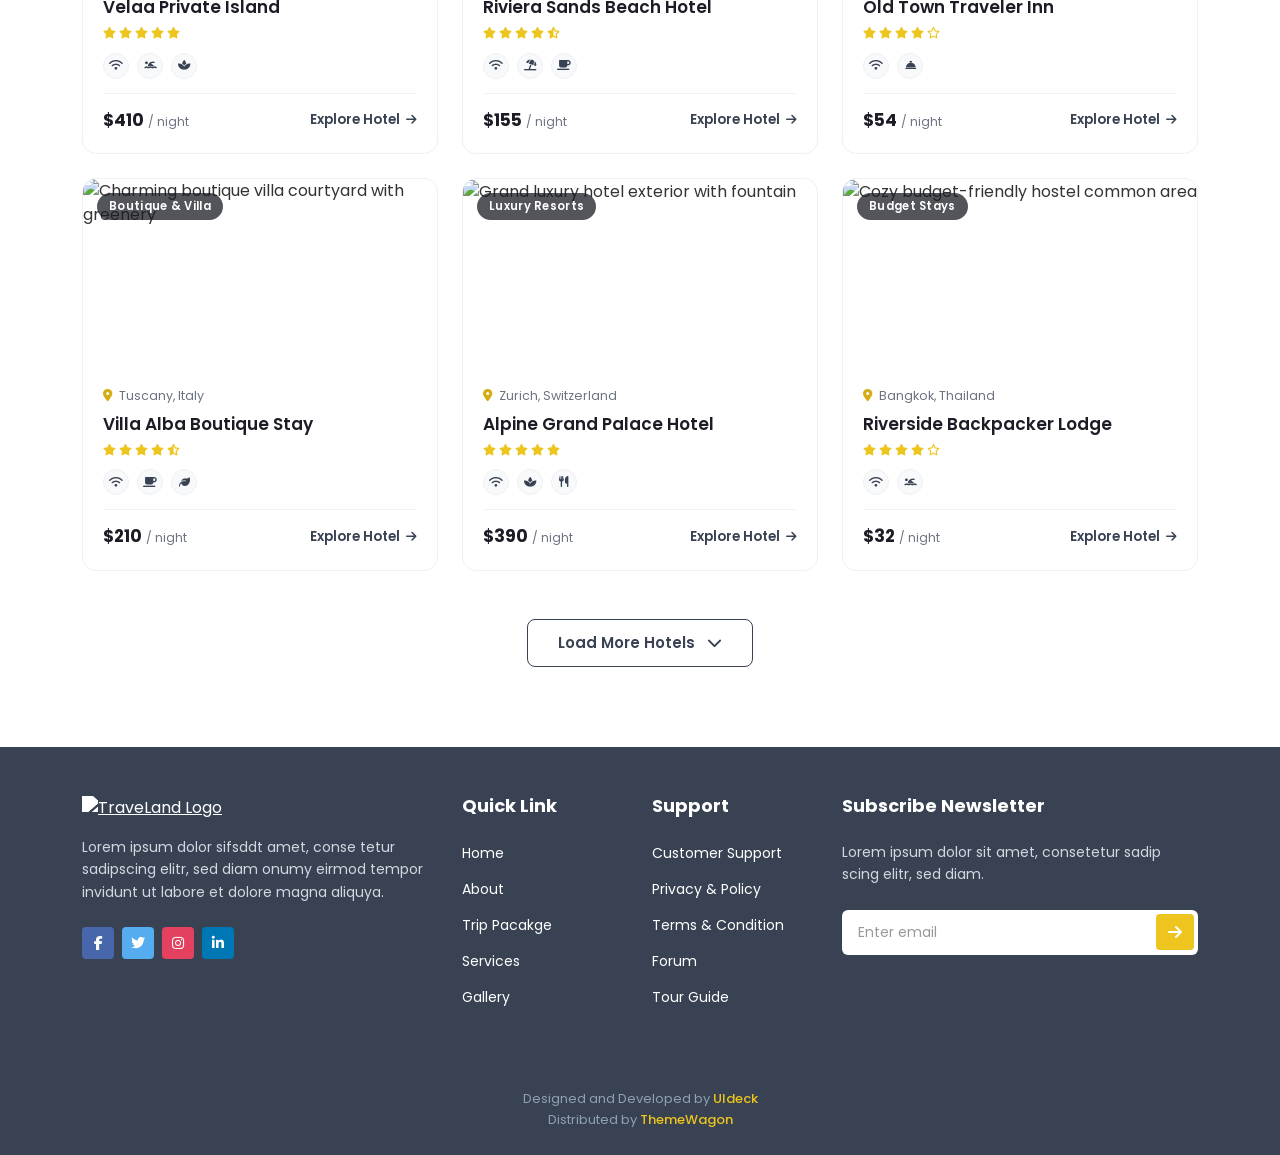
==== commit a3d67054: "Final update" ====
--- a/hotels.html
+++ b/hotels.html
@@ -883,13 +883,18 @@
         </div>
       </div>
 
-      <!-- Scroll To Top Button -->
-      <a href="#" class="scroll-to-top" aria-label="Scroll to top">
-        <i class="fa-solid fa-chevron-up" aria-hidden="true"></i>
-      </a>
+      <!-- Scroll To Top Button moved out of the footer — see floating button before </body> -->
     </footer>
+
+    <!-- Floating Scroll To Top Button -->
+    <a href="#" class="scroll-to-top" aria-label="Scroll to top">
+      <i class="fa-solid fa-chevron-up" aria-hidden="true"></i>
+    </a>
 
     <!-- Bootstrap 5 JS -->
     <script src="https://cdn.jsdelivr.net/npm/bootstrap@5.3.2/dist/js/bootstrap.bundle.min.js"></script>
+
+    <!-- Custom JS (navbar, home link, scroll-to-top) -->
+    <script src="script.js"></script>
   </body>
 </html>
--- a/style.css
+++ b/style.css
@@ -233,12 +233,15 @@
 .social-btn.facebook {
   background-color: var(--tl-facebook);
 }
+
 .social-btn.twitter {
   background-color: var(--tl-twitter);
 }
+
 .social-btn.instagram {
   background-color: var(--tl-instagram);
 }
+
 .social-btn.linkedin {
   background-color: var(--tl-linkedin);
 }
@@ -314,19 +317,35 @@
   text-decoration: underline;
 }
 
-/* Scroll to top */
+/* Scroll to top — floating, fixed to the viewport, hidden until you scroll */
 .scroll-to-top {
-  position: absolute;
+  position: fixed;
   right: 25px;
   bottom: 25px;
+  z-index: 999;
   display: flex;
   align-items: center;
   justify-content: center;
-  width: 36px;
-  height: 36px;
-  border-radius: 4px;
-  font-size: 14px;
+  width: 44px;
+  height: 44px;
+  border-radius: 50%;
+  font-size: 16px;
   text-decoration: none;
+  box-shadow: 0 8px 20px rgba(var(--tl-dark-rgb), 0.2);
+  opacity: 0;
+  visibility: hidden;
+  transform: translateY(15px);
+  transition:
+    opacity 0.3s ease,
+    transform 0.3s ease,
+    visibility 0.3s ease,
+    background-color 0.3s ease;
+}
+
+.scroll-to-top.show {
+  opacity: 1;
+  visibility: visible;
+  transform: translateY(0);
 }
 
 /* =====================================================================
@@ -1169,3 +1188,812 @@
     font-size: 15px;
   }
 }
+
+/* <!-- ================= Home Section Start ================= --> */
+
+.home-hero {
+  height: 129vh;
+  background-image: url(Images/home/hero-area.jpg);
+  background-size: cover;
+  background-position: center;
+  border-bottom-left-radius: 150px;
+  overflow: hidden;
+}
+
+.home-hero-content {
+  width: 35%;
+  color: white;
+  position: relative;
+  top: 41%;
+  left: 13%;
+  font-size: large;
+}
+
+.home-hero-content h1 {
+  font-size: 50px;
+  font-weight: 700;
+  margin-bottom: 30px;
+}
+
+.home-hero-content a {
+  color: white;
+  margin-top: 20px;
+  padding: 10px 33px;
+}
+
+.home-hero-overlay {
+  height: 100%;
+  background-color: rgba(56, 66, 77, 0.24);
+}
+
+.home-page .main-content {
+  padding-top: 0;
+}
+
+.home-page .custom-navbar {
+  background-color: transparent;
+  box-shadow: none;
+  border-bottom: 1px solid rgba(255, 255, 255, 0.25);
+}
+
+.home-page .custom-navbar .nav-link {
+  color: white;
+}
+
+.home-page .custom-navbar.scrolled {
+  background-color: rgba(255, 255, 255, 0.95);
+  box-shadow: 0 2px 10px rgba(0, 0, 0, 0.05);
+}
+
+.home-page .custom-navbar.scrolled .nav-link {
+  color: var(--tl-dark);
+}
+
+/* Keep active and hover links yellow */
+.home-page .custom-navbar .nav-link:hover,
+.home-page .custom-navbar .nav-link.active,
+.home-page .custom-navbar.scrolled .nav-link:hover,
+.home-page .custom-navbar.scrolled .nav-link.active {
+  color: var(--tl-yellow);
+}
+
+@media (max-width: 767.98px) {
+  .home-hero {
+    height: 600px;
+    min-height: 0;
+    background-position: center center;
+    border-bottom-left-radius: 95px;
+  }
+
+  .home-hero-overlay {
+    height: 100%;
+    display: flex;
+    align-items: center;
+    padding: 115px 20px 45px;
+    box-sizing: border-box;
+  }
+
+  .home-hero-content {
+    position: static;
+    width: 100%;
+    left: auto;
+    top: auto;
+  }
+
+  .home-hero-content h1 {
+    font-size: 31px;
+    line-height: 1.25;
+    margin-bottom: 27px;
+  }
+
+  .home-hero-content p {
+    font-size: 15px;
+    line-height: 1.7;
+    margin-bottom: 28px;
+  }
+
+  .home-hero-content a {
+    width: 140px;
+    padding: 13px 0;
+    font-size: 15px;
+  }
+
+  /* .home-page .custom-navbar {
+  background-color: rgba(255, 255, 255, 0.95);
+  box-shadow: none;
+  border-bottom: 1px solid rgba(255, 255, 255, 0.25);
+}
+
+  .home-page .custom-navbar.scrolled {
+  background-color: rgba(255, 255, 255, 0.95);
+  box-shadow: 0 2px 10px rgba(0, 0, 0, 0.05);
+} */
+
+  .home-page .custom-navbar .nav-link {
+    color: black;
+  }
+
+  .home-page .custom-navbar .navbar-collapse.show {
+    background-color: rgba(255, 255, 255, 0.98);
+  }
+}
+
+/* <!-- ================= Home Section End ================= --> */
+
+/* =====================================================================
+   About Section
+   ===================================================================== */
+.about-section {
+  padding: 80px 0;
+  width: 100%;
+}
+
+.about-section .container {
+  display: flex;
+  align-items: center;
+  gap: 60px;
+}
+
+.about-image-box {
+  flex: 1;
+  display: flex;
+  justify-content: center;
+}
+
+.about-image-box img {
+  width: 100%;
+  max-width: 500px;
+  height: 550px;
+  object-fit: cover;
+  border-radius: 200px 200px 0 0;
+}
+
+.about-content {
+  flex: 1;
+}
+
+.about-content h2 {
+  font-size: 28px;
+  color: #2c2c2c;
+  margin-bottom: 5px;
+  font-weight: 700;
+}
+
+.about-content h1 {
+  font-size: 32px;
+  color: #2c2c2c;
+  margin-bottom: 20px;
+  font-weight: 700;
+}
+
+.about-content h1 span {
+  color: #e5be25;
+}
+
+.about-content p {
+  color: #777;
+  font-size: 14px;
+  line-height: 1.6;
+  margin-bottom: 25px;
+}
+
+.btn-read-more {
+  display: inline-block;
+  padding: 12px 30px;
+  background-color: #e5be25;
+  color: #ffffff;
+  text-decoration: none;
+  font-size: 14px;
+  font-weight: 600;
+  border-radius: 5px;
+  transition: background-color 0.3s ease;
+  margin-bottom: 35px;
+}
+
+.btn-read-more:hover {
+  background-color: #d4ad1c;
+}
+
+.stats-grid {
+  display: grid;
+  grid-template-columns: repeat(2, 1fr);
+  gap: 20px;
+}
+
+.stat-card {
+  background: #ffffff;
+  padding: 25px 20px;
+  border-radius: 12px;
+  text-align: center;
+  box-shadow: 0 5px 20px rgba(0, 0, 0, 0.04);
+}
+
+.stat-card h3 {
+  font-size: 26px;
+  color: #2c2c2c;
+  font-weight: 700;
+  margin-bottom: 5px;
+}
+
+.stat-card p {
+  color: #888;
+  font-size: 13px;
+  margin-bottom: 0;
+}
+
+@media (max-width: 991px) {
+  .about-section .container {
+    flex-direction: column;
+  }
+
+  .about-image-box img {
+    height: 400px;
+  }
+}
+
+/* =====================================================================
+   13. SERVICES SECTION
+   ===================================================================== */
+
+.services-section {
+  padding: 80px 0 100px;
+  background-color: var(--tl-white);
+}
+
+/* Services Heading */
+
+.services-heading {
+  margin-bottom: 50px;
+}
+
+.services-heading .section-title {
+  margin-bottom: 15px;
+}
+
+/* Service Card */
+
+.service-card {
+  height: 100%;
+  padding: 38px 28px 32px;
+  background-color: var(--tl-white);
+  border: 1px solid var(--tl-line);
+  border-radius: 14px;
+  text-align: center;
+
+  display: flex;
+  flex-direction: column;
+  align-items: center;
+
+  transition:
+    transform 0.3s ease,
+    box-shadow 0.3s ease,
+    border-color 0.3s ease;
+}
+
+/* Card Hover */
+
+.service-card:hover {
+  transform: translateY(-8px);
+  border-color: rgba(var(--tl-yellow-rgb), 0.35);
+  box-shadow: 0 18px 40px rgba(var(--tl-dark-rgb), 0.1);
+}
+
+/* Service Icon */
+
+.service-icon {
+  width: 76px;
+  height: 76px;
+
+  display: flex;
+  align-items: center;
+  justify-content: center;
+
+  margin-bottom: 25px;
+
+  border-radius: 50%;
+
+  background-color: rgba(var(--tl-yellow-rgb), 0.1);
+  border: 2px solid rgba(var(--tl-yellow-rgb), 0.4);
+
+  color: var(--tl-yellow-dark);
+
+  font-size: 30px;
+
+  transition:
+    background-color 0.3s ease,
+    color 0.3s ease,
+    transform 0.3s ease;
+}
+
+/* Icon Hover */
+
+.service-card:hover .service-icon {
+  background-color: var(--tl-yellow);
+  color: var(--tl-white);
+  transform: rotate(5deg) scale(1.05);
+}
+
+/* Card Title */
+
+.service-card h3 {
+  margin-bottom: 14px;
+
+  color: var(--tl-dark);
+
+  font-size: 19px;
+  font-weight: 600;
+}
+
+/* Card Description */
+
+.service-card p {
+  margin-bottom: 22px;
+
+  color: var(--tl-muted);
+
+  font-size: 13.5px;
+  line-height: 1.7;
+}
+
+/* Service Link */
+
+.service-link {
+  margin-top: auto;
+
+  display: inline-flex;
+  align-items: center;
+  gap: 7px;
+
+  color: var(--tl-navy);
+
+  font-size: 13.5px;
+  font-weight: 600;
+
+  text-decoration: none;
+
+  transition:
+    color 0.3s ease,
+    gap 0.3s ease;
+}
+
+.service-link i {
+  font-size: 11px;
+  transition: transform 0.3s ease;
+}
+
+.service-link:hover {
+  color: var(--tl-yellow-dark);
+  gap: 10px;
+}
+
+.service-link:hover i {
+  transform: translateX(3px);
+}
+
+/* =====================================================================
+   SERVICES RESPONSIVE
+   ===================================================================== */
+
+@media (max-width: 767.98px) {
+  .services-section {
+    padding: 55px 0 70px;
+  }
+
+  .services-heading {
+    margin-bottom: 35px;
+  }
+
+  .service-card {
+    padding: 32px 24px 28px;
+  }
+}
+
+/* =====================================================================
+   14. GALLERY SECTION
+   ===================================================================== */
+.gallery-section {
+  padding: 70px 0 80px;
+  background-color: var(--tl-bg-soft);
+}
+
+.gallery-heading-wrap {
+  margin-bottom: 40px;
+}
+
+/* Carousel shell — same elevated-card treatment as package/hotel cards */
+.gallery-carousel {
+  border-radius: 16px;
+  overflow: hidden;
+  box-shadow: 0 15px 40px rgba(var(--tl-dark-rgb), 0.12);
+}
+
+.gallery-inner {
+  border-radius: 16px;
+}
+
+.gallery-inner .carousel-item {
+  height: 460px;
+}
+
+.gallery-inner .carousel-item img {
+  width: 100%;
+  height: 100%;
+  object-fit: cover;
+}
+
+/* Dark gradient scrim so captions stay readable over any image */
+.gallery-inner .carousel-item::after {
+  content: "";
+  position: absolute;
+  inset: 0;
+  background: linear-gradient(
+    180deg,
+    rgba(var(--tl-dark-rgb), 0) 40%,
+    rgba(var(--tl-dark-rgb), 0.75) 100%
+  );
+  pointer-events: none;
+}
+
+/* Caption overlay */
+.gallery-caption {
+  left: 5%;
+  right: 5%;
+  bottom: 32px;
+  text-align: left;
+  padding: 0;
+}
+
+.gallery-caption-eyebrow {
+  display: inline-flex;
+  align-items: center;
+  gap: 6px;
+  background-color: var(--tl-yellow);
+  color: var(--tl-dark);
+  font-size: 12.5px;
+  font-weight: 600;
+  letter-spacing: 0.3px;
+  padding: 6px 14px;
+  border-radius: 30px;
+  margin-bottom: 14px;
+}
+
+.gallery-caption-title {
+  font-size: 1.9rem;
+  font-weight: 700;
+  color: var(--tl-white);
+  margin-bottom: 8px;
+}
+
+.gallery-caption-text {
+  font-size: 14.5px;
+  color: rgba(255, 255, 255, 0.85);
+  max-width: 480px;
+  margin-bottom: 0;
+}
+
+/* Prev / Next controls — circular, yellow-on-hover like other CTAs */
+.gallery-control {
+  width: 48px;
+  height: 48px;
+  top: 50%;
+  transform: translateY(-50%);
+  opacity: 1;
+}
+
+.gallery-control.carousel-control-prev {
+  left: 20px;
+}
+
+.gallery-control.carousel-control-next {
+  right: 20px;
+}
+
+.gallery-control-icon {
+  display: flex;
+  align-items: center;
+  justify-content: center;
+  width: 48px;
+  height: 48px;
+  border-radius: 50%;
+  background-color: rgba(var(--tl-dark-rgb), 0.45);
+  backdrop-filter: blur(2px);
+  color: var(--tl-white);
+  font-size: 15px;
+  transition:
+    background-color 0.3s ease,
+    color 0.3s ease;
+}
+
+.gallery-control:hover .gallery-control-icon {
+  background-color: var(--tl-yellow);
+  color: var(--tl-dark);
+}
+
+/* Indicators — pill-shaped, yellow active state */
+.gallery-indicators {
+  bottom: 20px;
+  margin-bottom: 0;
+}
+
+.gallery-indicators [data-bs-target] {
+  width: 10px;
+  height: 10px;
+  border-radius: 50%;
+  border: none;
+  background-color: rgba(255, 255, 255, 0.55);
+  opacity: 1;
+  margin: 0 5px;
+  transition:
+    background-color 0.3s ease,
+    width 0.3s ease;
+}
+
+.gallery-indicators [data-bs-target].active {
+  width: 26px;
+  border-radius: 30px;
+  background-color: var(--tl-yellow);
+}
+
+/* =====================================================================
+   GALLERY — RESPONSIVE ADJUSTMENTS
+   ===================================================================== */
+@media (max-width: 991.98px) {
+  .gallery-inner .carousel-item {
+    height: 380px;
+  }
+
+  .gallery-caption-title {
+    font-size: 1.6rem;
+  }
+}
+
+@media (max-width: 767.98px) {
+  .gallery-section {
+    padding: 50px 0 60px;
+  }
+
+  .gallery-heading-wrap {
+    margin-bottom: 30px;
+  }
+
+  .gallery-inner .carousel-item {
+    height: 320px;
+  }
+
+  .gallery-caption {
+    bottom: 20px;
+  }
+
+  .gallery-caption-title {
+    font-size: 1.3rem;
+  }
+
+  .gallery-caption-text {
+    display: none;
+  }
+
+  .gallery-control {
+    width: 40px;
+    height: 40px;
+  }
+
+  .gallery-control-icon {
+    width: 40px;
+    height: 40px;
+    font-size: 13px;
+  }
+}
+
+/* =====================================================================
+   15. BLOG SECTION
+   ===================================================================== */
+
+.blog-section {
+  padding: 80px 0;
+  background: #fff;
+}
+
+.main-blog img {
+  width: 100%;
+  height: 350px;
+  object-fit: cover;
+}
+
+.main-blog h3 {
+  font-size: 28px;
+  font-weight: 600;
+  color: var(--tl-dark);
+}
+
+.main-blog p {
+  color: var(--tl-muted);
+}
+
+.small-blog {
+  padding: 20px;
+  border: 1px solid #eee;
+  border-radius: 10px;
+  transition: 0.3s;
+}
+
+.small-blog:hover {
+  box-shadow: 0 10px 25px rgba(0, 0, 0, 0.08);
+}
+
+.small-blog img {
+  width: 140px;
+  height: 140px;
+  object-fit: cover;
+}
+
+.small-blog h5 {
+  font-size: 20px;
+  font-weight: 600;
+}
+
+.small-blog p {
+  color: var(--tl-muted);
+}
+
+.small-blog a {
+  color: var(--tl-yellow-dark);
+  font-weight: 600;
+  text-decoration: none;
+}
+
+.small-blog a:hover {
+  color: var(--tl-yellow);
+}
+
+/* =====================================================================
+   16. CONTACT SECTION
+   ===================================================================== */
+.contact {
+  background-color: var(--tl-bg-soft);
+  display: flex;
+  flex-direction: column;
+  justify-content: center;
+  align-items: center;
+  width: 100%;
+  padding: 80px 0;
+}
+.contact h2 {
+  font-size: 3rem;
+  letter-spacing: 2px;
+  font-weight: 600;
+  color: var(--tl-dark);
+  margin-bottom: 10px;
+}
+.contact p {
+  max-width: 620px;
+  margin: 0 auto;
+  color: var(--tl-muted);
+  font-size: 16px;
+  line-height: 1.7;
+  text-align: center;
+}
+.inputs-group {
+  display: grid;
+  grid-template-rows: repeat(7, auto);
+  grid-template-columns: repeat(2, 1fr);
+  width: 80%;
+  gap: 12px;
+}
+.inputs-group input,
+.inputs-group select {
+  width: 100%;
+  padding: 20px 0px 20px 50px;
+  border: 2px solid #ddd;
+  border-radius: 50px;
+  outline: none;
+  font-size: 1rem;
+}
+.inputs-group select {
+  height: 64px;
+  padding: 0 50px 0 20px;
+  appearance: none;
+  -webkit-appearance: none;
+  -moz-appearance: none;
+}
+
+.input-box,
+.select-box {
+  position: relative;
+}
+.input-box i {
+  position: absolute;
+  left: 20px;
+  top: 50%;
+  transform: translateY(-50%);
+}
+.select-box .left-icon {
+  position: absolute;
+  left: 20px;
+  top: 50%;
+  transform: translateY(-50%);
+  color: #666;
+  pointer-events: none;
+}
+.inputs-group select {
+  padding-left: 50px;
+}
+.select-box i {
+  position: absolute;
+  right: 20px;
+  top: 50%;
+  transform: translateY(-30%);
+  pointer-events: none;
+  color: #666;
+}
+.message-input {
+  grid-column: 1 / 3;
+  position: relative;
+}
+
+.message-input textarea {
+  width: 100%;
+  min-height: 180px;
+  padding: 20px 25px;
+  border: 2px solid #ddd;
+  border-radius: 25px;
+  outline: none;
+  font-size: 1rem;
+  resize: none;
+  /* font-family: inherit; */
+}
+.inputs-group button {
+  background-color: var(--tl-yellow);
+  color: var(--tl-white);
+  border-radius: 25px;
+  border: none;
+  width: 40%;
+  padding: 15px;
+  justify-self: start;
+}
+.hidden {
+  display: none;
+}
+
+.success-state {
+  text-align: center;
+  padding: 40px 20px;
+}
+
+.success-icon {
+  width: 70px;
+  height: 70px;
+  background-color: var(--tl-yellow);
+  border-radius: 50%;
+  display: flex;
+  justify-content: center;
+  align-items: center;
+  margin: 0 auto 20px;
+}
+
+.success-icon i {
+  font-size: 2rem;
+  color: #fff;
+}
+
+.reset-btn {
+  margin-top: 15px;
+  padding: 12px 30px;
+  background-color: var(--tl-yellow);
+  color: #fff;
+  border: none;
+  border-radius: 50px;
+  cursor: pointer;
+  font-size: 1rem;
+  transition: 0.3s;
+}
+
+.reset-btn:hover {
+  opacity: 0.85;
+}
+
+.contact small {
+  color: red;
+  display: block;
+  margin-top: 5px;
+}
+/* ================= Contact us style end ================= */
